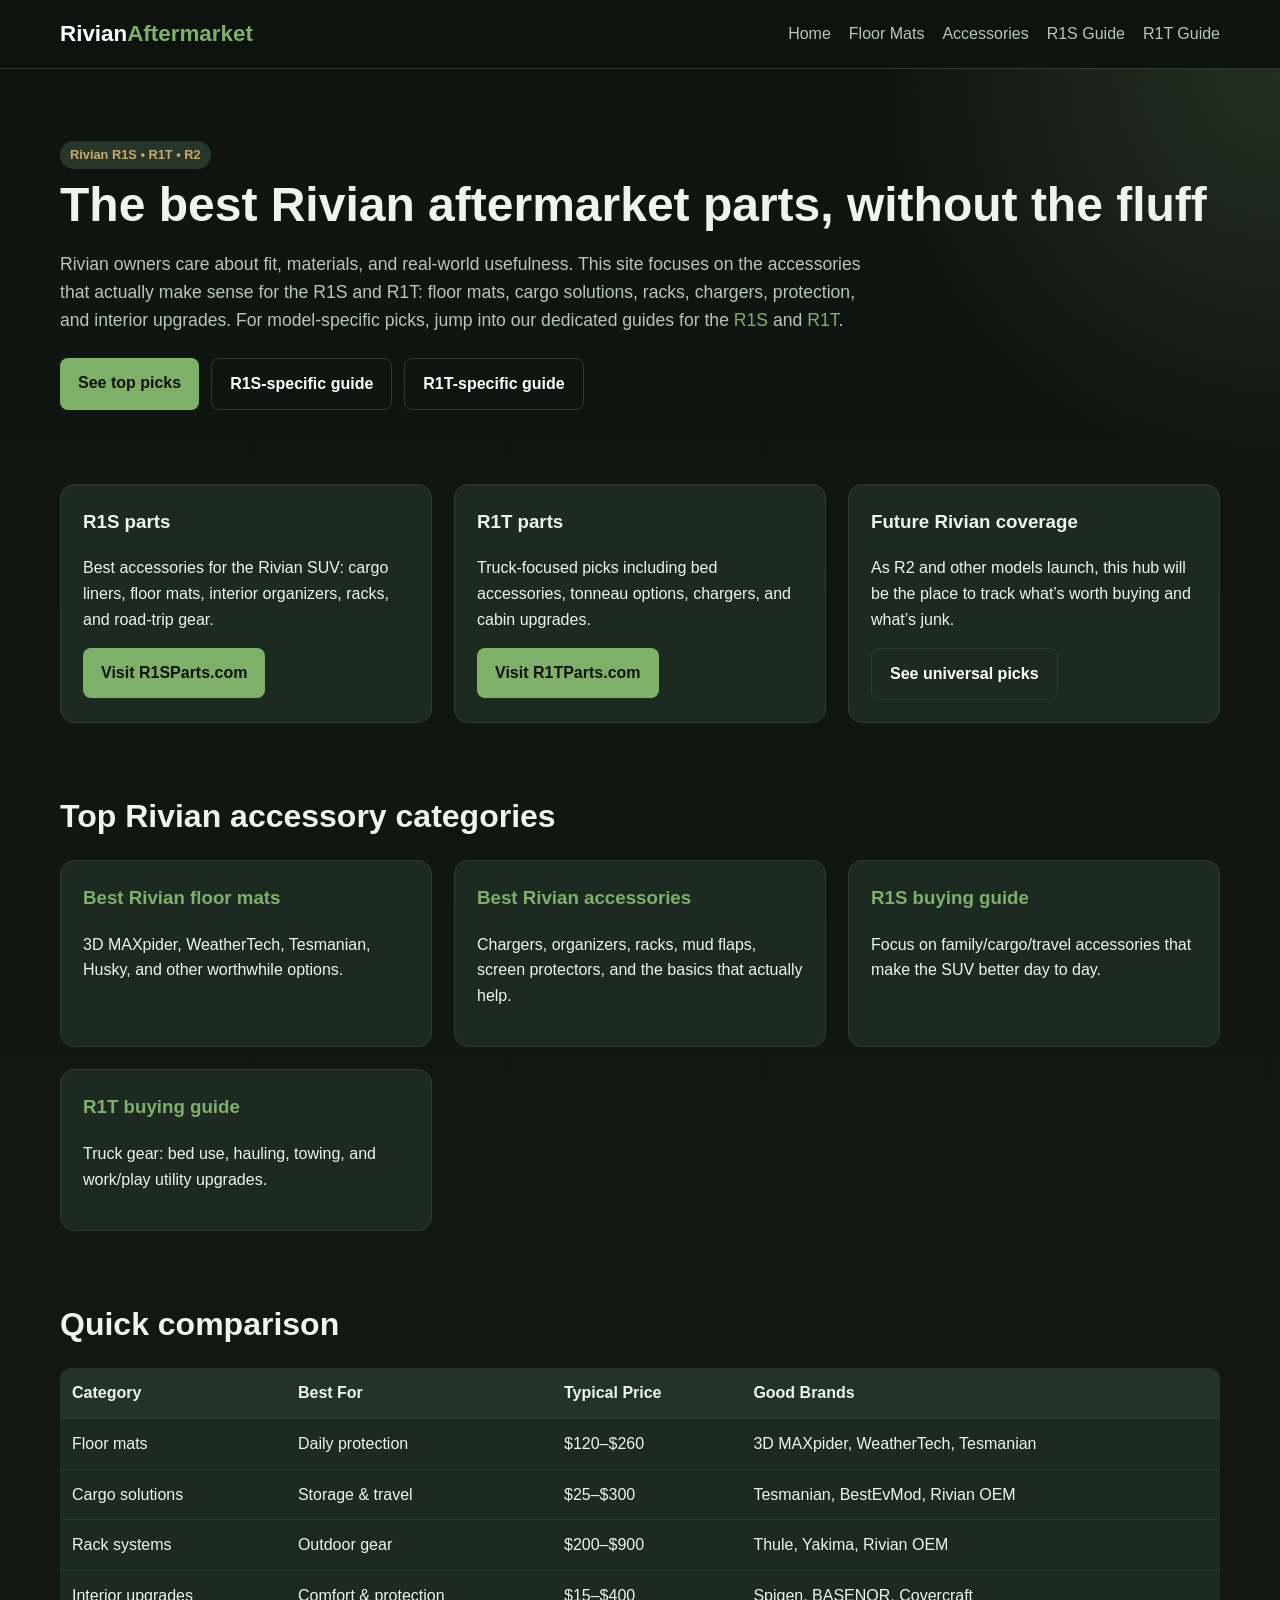
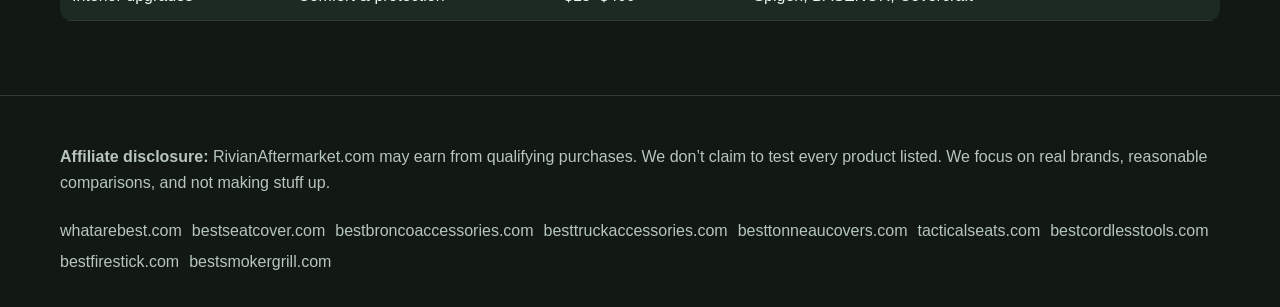
==== index.html @ a82fed2b "Build Rivian aftermarket affiliate hub" ====
<!DOCTYPE html><html lang="en"><head><meta charset="UTF-8"><meta name="viewport" content="width=device-width,initial-scale=1"><title>Rivian Aftermarket Parts & Accessories 2026 | RivianAftermarket.com</title><meta name="description" content="Best Rivian aftermarket parts and accessories for R1S, R1T, and future R2 models. Floor mats, racks, organizers, charging gear, and model-specific guides."><link rel="stylesheet" href="style.css"></head><body>
<nav class="nav"><div class="container"><div class="logo">Rivian<span>Aftermarket</span></div><div class="nav-links"><a href="index.html">Home</a><a href="best-rivian-floor-mats.html">Floor Mats</a><a href="best-rivian-accessories.html">Accessories</a><a href="rivian-r1s-guide.html">R1S Guide</a><a href="rivian-r1t-guide.html">R1T Guide</a></div></div></nav>
<header class="hero"><div class="container"><div class="badge">Rivian R1S • R1T • R2</div><h1>The best Rivian aftermarket parts, without the fluff</h1><p>Rivian owners care about fit, materials, and real-world usefulness. This site focuses on the accessories that actually make sense for the R1S and R1T: floor mats, cargo solutions, racks, chargers, protection, and interior upgrades. For model-specific picks, jump into our dedicated guides for the <a href="https://r1sparts.com">R1S</a> and <a href="https://r1tparts.com">R1T</a>.</p><div class="cta-row"><a class="btn btn-primary" href="#top-picks">See top picks</a><a class="btn btn-secondary" href="https://r1sparts.com">R1S-specific guide</a><a class="btn btn-secondary" href="https://r1tparts.com">R1T-specific guide</a></div></div></header>
<section class="section"><div class="container"><div class="grid"><div class="card"><h3>R1S parts</h3><p>Best accessories for the Rivian SUV: cargo liners, floor mats, interior organizers, racks, and road-trip gear.</p><a class="btn btn-primary" href="https://r1sparts.com">Visit R1SParts.com</a></div><div class="card"><h3>R1T parts</h3><p>Truck-focused picks including bed accessories, tonneau options, chargers, and cabin upgrades.</p><a class="btn btn-primary" href="https://r1tparts.com">Visit R1TParts.com</a></div><div class="card"><h3>Future Rivian coverage</h3><p>As R2 and other models launch, this hub will be the place to track what’s worth buying and what’s junk.</p><a class="btn btn-secondary" href="best-rivian-accessories.html">See universal picks</a></div></div></div></section>
<section class="section" id="top-picks"><div class="container"><h2>Top Rivian accessory categories</h2><div class="grid"><div class="card"><h3><a href="best-rivian-floor-mats.html">Best Rivian floor mats</a></h3><p>3D MAXpider, WeatherTech, Tesmanian, Husky, and other worthwhile options.</p></div><div class="card"><h3><a href="best-rivian-accessories.html">Best Rivian accessories</a></h3><p>Chargers, organizers, racks, mud flaps, screen protectors, and the basics that actually help.</p></div><div class="card"><h3><a href="rivian-r1s-guide.html">R1S buying guide</a></h3><p>Focus on family/cargo/travel accessories that make the SUV better day to day.</p></div><div class="card"><h3><a href="rivian-r1t-guide.html">R1T buying guide</a></h3><p>Truck gear: bed use, hauling, towing, and work/play utility upgrades.</p></div></div></div></section>
<section class="section"><div class="container"><h2>Quick comparison</h2><table class="comparison"><thead><tr><th>Category</th><th>Best For</th><th>Typical Price</th><th>Good Brands</th></tr></thead><tbody><tr><td>Floor mats</td><td>Daily protection</td><td>$120–$260</td><td>3D MAXpider, WeatherTech, Tesmanian</td></tr><tr><td>Cargo solutions</td><td>Storage & travel</td><td>$25–$300</td><td>Tesmanian, BestEvMod, Rivian OEM</td></tr><tr><td>Rack systems</td><td>Outdoor gear</td><td>$200–$900</td><td>Thule, Yakima, Rivian OEM</td></tr><tr><td>Interior upgrades</td><td>Comfort & protection</td><td>$15–$400</td><td>Spigen, BASENOR, Covercraft</td></tr></tbody></table></div></section>
<footer class="footer"><div class="container"><p><strong>Affiliate disclosure:</strong> RivianAftermarket.com may earn from qualifying purchases. We don’t claim to test every product listed. We focus on real brands, reasonable comparisons, and not making stuff up.</p><div class="network"><a href="https://whatarebest.com">whatarebest.com</a><a href="https://bestseatcover.com">bestseatcover.com</a><a href="https://bestbroncoaccessories.com">bestbroncoaccessories.com</a><a href="https://besttruckaccessories.com">besttruckaccessories.com</a><a href="https://besttonneaucovers.com">besttonneaucovers.com</a><a href="https://tacticalseats.com">tacticalseats.com</a><a href="https://bestcordlesstools.com">bestcordlesstools.com</a><a href="https://bestfirestick.com">bestfirestick.com</a><a href="https://bestsmokergrill.com">bestsmokergrill.com</a></div></div></footer></body></html>
---- style.css ----
:root{--bg:#0f1411;--bg2:#17201a;--card:#1d2a22;--text:#eef4ef;--muted:#b7c6ba;--accent:#7fb069;--accent2:#c8a96b;--border:#2d3b31}
*{box-sizing:border-box}body{margin:0;font-family:Arial,sans-serif;background:linear-gradient(180deg,var(--bg),#121914);color:var(--text);line-height:1.6}a{color:var(--accent);text-decoration:none}.container{max-width:1200px;margin:0 auto;padding:0 20px}.nav{position:sticky;top:0;background:rgba(15,20,17,.95);border-bottom:1px solid var(--border);z-index:5}.nav .container{display:flex;justify-content:space-between;align-items:center;padding:16px 20px}.logo{font-weight:800;font-size:1.4rem;color:#fff}.logo span{color:var(--accent)}.nav-links a{margin-left:18px;color:var(--muted)}.hero{padding:72px 0 40px;background:radial-gradient(circle at top right,rgba(127,176,105,.18),transparent 30%)}.hero h1{font-size:3rem;line-height:1.1;margin:0 0 14px}.hero p{max-width:820px;color:var(--muted);font-size:1.1rem}.cta-row{display:flex;gap:12px;flex-wrap:wrap;margin-top:24px}.btn{display:inline-block;padding:12px 18px;border-radius:8px;font-weight:700}.btn-primary{background:var(--accent);color:#101410}.btn-secondary{border:1px solid var(--border);color:#fff}.grid{display:grid;grid-template-columns:repeat(auto-fit,minmax(280px,1fr));gap:22px}.card{background:var(--card);border:1px solid var(--border);border-radius:14px;padding:22px}.card h3{margin-top:0}.section{padding:34px 0}.section h2{font-size:2rem;margin:0 0 18px}.comparison{width:100%;border-collapse:collapse;background:var(--card);border-radius:12px;overflow:hidden}.comparison th,.comparison td{padding:12px;border-bottom:1px solid var(--border);text-align:left}.comparison th{background:#243329}.footer{padding:32px 0;color:var(--muted);border-top:1px solid var(--border);margin-top:40px}.network a{display:inline-block;margin:6px 10px 0 0;color:var(--muted)}.badge{display:inline-block;background:#27362b;color:var(--accent2);padding:4px 10px;border-radius:999px;font-size:.8rem;font-weight:700;margin-bottom:10px}img.heroimg{width:100%;border-radius:14px;border:1px solid var(--border)}@media(max-width:700px){.hero h1{font-size:2.2rem}.nav .container{display:block}.nav-links{margin-top:10px}}
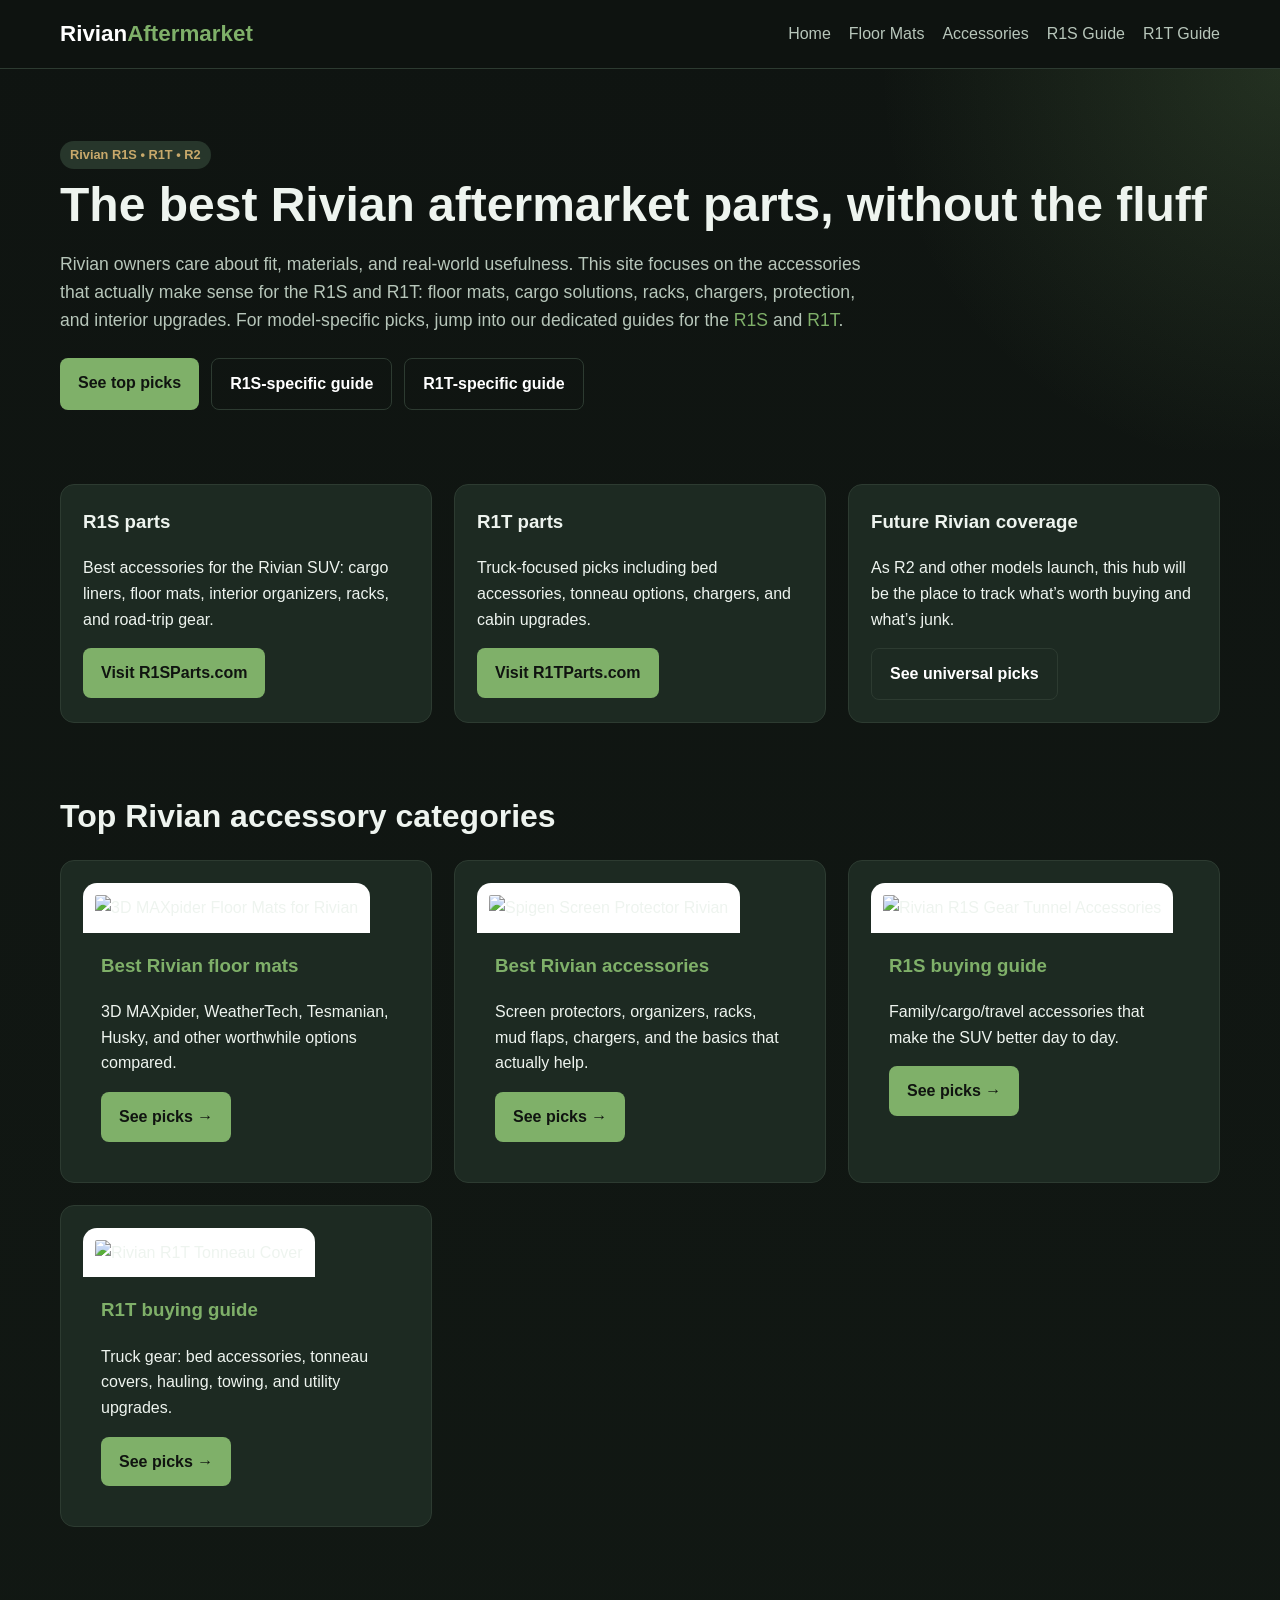
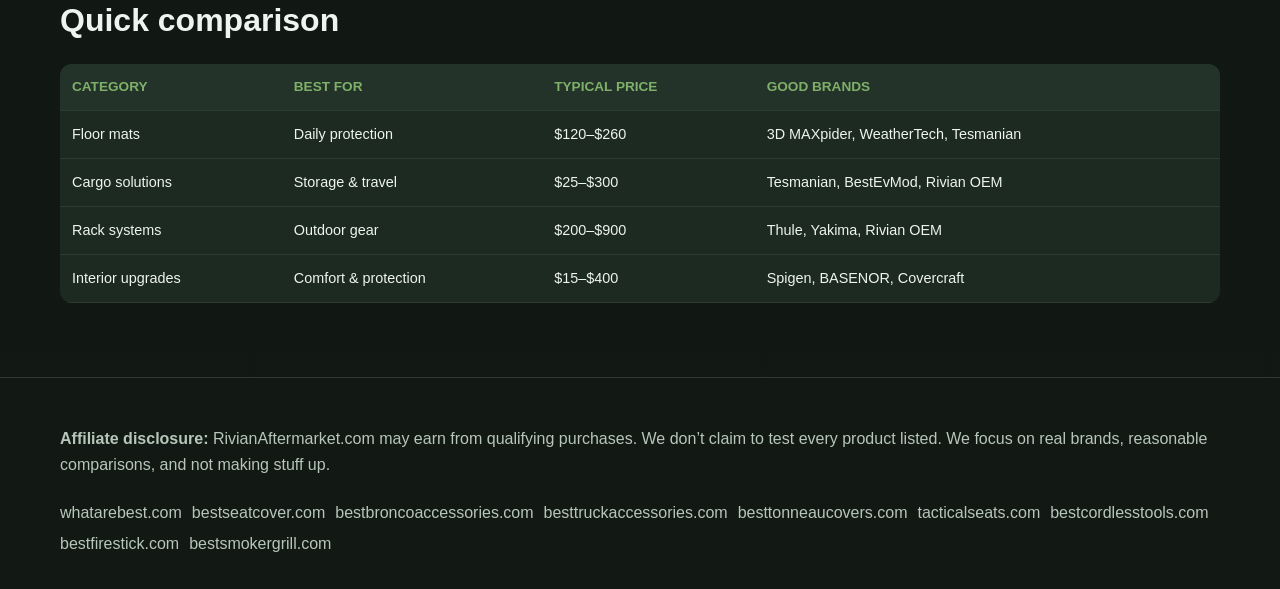
==== commit 11beed11: "Upgrade: add real Amazon CDN product images, rebuild all subpages with full reviews" ====
--- a/index.html
+++ b/index.html
@@ -2,6 +2,11 @@
 <nav class="nav"><div class="container"><div class="logo">Rivian<span>Aftermarket</span></div><div class="nav-links"><a href="index.html">Home</a><a href="best-rivian-floor-mats.html">Floor Mats</a><a href="best-rivian-accessories.html">Accessories</a><a href="rivian-r1s-guide.html">R1S Guide</a><a href="rivian-r1t-guide.html">R1T Guide</a></div></div></nav>
 <header class="hero"><div class="container"><div class="badge">Rivian R1S • R1T • R2</div><h1>The best Rivian aftermarket parts, without the fluff</h1><p>Rivian owners care about fit, materials, and real-world usefulness. This site focuses on the accessories that actually make sense for the R1S and R1T: floor mats, cargo solutions, racks, chargers, protection, and interior upgrades. For model-specific picks, jump into our dedicated guides for the <a href="https://r1sparts.com">R1S</a> and <a href="https://r1tparts.com">R1T</a>.</p><div class="cta-row"><a class="btn btn-primary" href="#top-picks">See top picks</a><a class="btn btn-secondary" href="https://r1sparts.com">R1S-specific guide</a><a class="btn btn-secondary" href="https://r1tparts.com">R1T-specific guide</a></div></div></header>
 <section class="section"><div class="container"><div class="grid"><div class="card"><h3>R1S parts</h3><p>Best accessories for the Rivian SUV: cargo liners, floor mats, interior organizers, racks, and road-trip gear.</p><a class="btn btn-primary" href="https://r1sparts.com">Visit R1SParts.com</a></div><div class="card"><h3>R1T parts</h3><p>Truck-focused picks including bed accessories, tonneau options, chargers, and cabin upgrades.</p><a class="btn btn-primary" href="https://r1tparts.com">Visit R1TParts.com</a></div><div class="card"><h3>Future Rivian coverage</h3><p>As R2 and other models launch, this hub will be the place to track what’s worth buying and what’s junk.</p><a class="btn btn-secondary" href="best-rivian-accessories.html">See universal picks</a></div></div></div></section>
-<section class="section" id="top-picks"><div class="container"><h2>Top Rivian accessory categories</h2><div class="grid"><div class="card"><h3><a href="best-rivian-floor-mats.html">Best Rivian floor mats</a></h3><p>3D MAXpider, WeatherTech, Tesmanian, Husky, and other worthwhile options.</p></div><div class="card"><h3><a href="best-rivian-accessories.html">Best Rivian accessories</a></h3><p>Chargers, organizers, racks, mud flaps, screen protectors, and the basics that actually help.</p></div><div class="card"><h3><a href="rivian-r1s-guide.html">R1S buying guide</a></h3><p>Focus on family/cargo/travel accessories that make the SUV better day to day.</p></div><div class="card"><h3><a href="rivian-r1t-guide.html">R1T buying guide</a></h3><p>Truck gear: bed use, hauling, towing, and work/play utility upgrades.</p></div></div></div></section>
+<section class="section" id="top-picks"><div class="container"><h2>Top Rivian accessory categories</h2><div class="grid">
+<div class="card"><img class="card-img" src="https://m.media-amazon.com/images/I/71c9GKYX37L._AC_SL1500_.jpg" alt="3D MAXpider Floor Mats for Rivian"><div style="padding:18px"><h3><a href="best-rivian-floor-mats.html">Best Rivian floor mats</a></h3><p>3D MAXpider, WeatherTech, Tesmanian, Husky, and other worthwhile options compared.</p><a class="btn btn-primary" href="best-rivian-floor-mats.html">See picks →</a></div></div>
+<div class="card"><img class="card-img" src="https://m.media-amazon.com/images/I/61MqTzaa9bL._AC_SL1500_.jpg" alt="Spigen Screen Protector Rivian"><div style="padding:18px"><h3><a href="best-rivian-accessories.html">Best Rivian accessories</a></h3><p>Screen protectors, organizers, racks, mud flaps, chargers, and the basics that actually help.</p><a class="btn btn-primary" href="best-rivian-accessories.html">See picks →</a></div></div>
+<div class="card"><img class="card-img" src="https://m.media-amazon.com/images/I/71R1qR3xl1L._AC_SL1500_.jpg" alt="Rivian R1S Gear Tunnel Accessories"><div style="padding:18px"><h3><a href="rivian-r1s-guide.html">R1S buying guide</a></h3><p>Family/cargo/travel accessories that make the SUV better day to day.</p><a class="btn btn-primary" href="rivian-r1s-guide.html">See picks →</a></div></div>
+<div class="card"><img class="card-img" src="https://m.media-amazon.com/images/I/71sQpTnZ7zL._AC_SL1500_.jpg" alt="Rivian R1T Tonneau Cover"><div style="padding:18px"><h3><a href="rivian-r1t-guide.html">R1T buying guide</a></h3><p>Truck gear: bed accessories, tonneau covers, hauling, towing, and utility upgrades.</p><a class="btn btn-primary" href="rivian-r1t-guide.html">See picks →</a></div></div>
+</div></div></section>
 <section class="section"><div class="container"><h2>Quick comparison</h2><table class="comparison"><thead><tr><th>Category</th><th>Best For</th><th>Typical Price</th><th>Good Brands</th></tr></thead><tbody><tr><td>Floor mats</td><td>Daily protection</td><td>$120–$260</td><td>3D MAXpider, WeatherTech, Tesmanian</td></tr><tr><td>Cargo solutions</td><td>Storage & travel</td><td>$25–$300</td><td>Tesmanian, BestEvMod, Rivian OEM</td></tr><tr><td>Rack systems</td><td>Outdoor gear</td><td>$200–$900</td><td>Thule, Yakima, Rivian OEM</td></tr><tr><td>Interior upgrades</td><td>Comfort & protection</td><td>$15–$400</td><td>Spigen, BASENOR, Covercraft</td></tr></tbody></table></div></section>
 <footer class="footer"><div class="container"><p><strong>Affiliate disclosure:</strong> RivianAftermarket.com may earn from qualifying purchases. We don’t claim to test every product listed. We focus on real brands, reasonable comparisons, and not making stuff up.</p><div class="network"><a href="https://whatarebest.com">whatarebest.com</a><a href="https://bestseatcover.com">bestseatcover.com</a><a href="https://bestbroncoaccessories.com">bestbroncoaccessories.com</a><a href="https://besttruckaccessories.com">besttruckaccessories.com</a><a href="https://besttonneaucovers.com">besttonneaucovers.com</a><a href="https://tacticalseats.com">tacticalseats.com</a><a href="https://bestcordlesstools.com">bestcordlesstools.com</a><a href="https://bestfirestick.com">bestfirestick.com</a><a href="https://bestsmokergrill.com">bestsmokergrill.com</a></div></div></footer></body></html>
--- a/style.css
+++ b/style.css
@@ -1,2 +1,24 @@
 :root{--bg:#0f1411;--bg2:#17201a;--card:#1d2a22;--text:#eef4ef;--muted:#b7c6ba;--accent:#7fb069;--accent2:#c8a96b;--border:#2d3b31}
-*{box-sizing:border-box}body{margin:0;font-family:Arial,sans-serif;background:linear-gradient(180deg,var(--bg),#121914);color:var(--text);line-height:1.6}a{color:var(--accent);text-decoration:none}.container{max-width:1200px;margin:0 auto;padding:0 20px}.nav{position:sticky;top:0;background:rgba(15,20,17,.95);border-bottom:1px solid var(--border);z-index:5}.nav .container{display:flex;justify-content:space-between;align-items:center;padding:16px 20px}.logo{font-weight:800;font-size:1.4rem;color:#fff}.logo span{color:var(--accent)}.nav-links a{margin-left:18px;color:var(--muted)}.hero{padding:72px 0 40px;background:radial-gradient(circle at top right,rgba(127,176,105,.18),transparent 30%)}.hero h1{font-size:3rem;line-height:1.1;margin:0 0 14px}.hero p{max-width:820px;color:var(--muted);font-size:1.1rem}.cta-row{display:flex;gap:12px;flex-wrap:wrap;margin-top:24px}.btn{display:inline-block;padding:12px 18px;border-radius:8px;font-weight:700}.btn-primary{background:var(--accent);color:#101410}.btn-secondary{border:1px solid var(--border);color:#fff}.grid{display:grid;grid-template-columns:repeat(auto-fit,minmax(280px,1fr));gap:22px}.card{background:var(--card);border:1px solid var(--border);border-radius:14px;padding:22px}.card h3{margin-top:0}.section{padding:34px 0}.section h2{font-size:2rem;margin:0 0 18px}.comparison{width:100%;border-collapse:collapse;background:var(--card);border-radius:12px;overflow:hidden}.comparison th,.comparison td{padding:12px;border-bottom:1px solid var(--border);text-align:left}.comparison th{background:#243329}.footer{padding:32px 0;color:var(--muted);border-top:1px solid var(--border);margin-top:40px}.network a{display:inline-block;margin:6px 10px 0 0;color:var(--muted)}.badge{display:inline-block;background:#27362b;color:var(--accent2);padding:4px 10px;border-radius:999px;font-size:.8rem;font-weight:700;margin-bottom:10px}img.heroimg{width:100%;border-radius:14px;border:1px solid var(--border)}@media(max-width:700px){.hero h1{font-size:2.2rem}.nav .container{display:block}.nav-links{margin-top:10px}}
+*{box-sizing:border-box}body{margin:0;font-family:Arial,sans-serif;background:linear-gradient(180deg,var(--bg),#121914);color:var(--text);line-height:1.6}a{color:var(--accent);text-decoration:none}.container{max-width:1200px;margin:0 auto;padding:0 20px}.nav{position:sticky;top:0;background:rgba(15,20,17,.95);border-bottom:1px solid var(--border);z-index:5}.nav .container{display:flex;justify-content:space-between;align-items:center;padding:16px 20px}.logo{font-weight:800;font-size:1.4rem;color:#fff}.logo span{color:var(--accent)}.nav-links a{margin-left:18px;color:var(--muted)}.hero{padding:72px 0 40px;background:radial-gradient(circle at top right,rgba(127,176,105,.18),transparent 30%)}.hero h1{font-size:3rem;line-height:1.1;margin:0 0 14px}.hero p{max-width:820px;color:var(--muted);font-size:1.1rem}.cta-row{display:flex;gap:12px;flex-wrap:wrap;margin-top:24px}.btn{display:inline-block;padding:12px 18px;border-radius:8px;font-weight:700}.btn-primary{background:var(--accent);color:#101410}.btn-secondary{border:1px solid var(--border);color:#fff}.grid{display:grid;grid-template-columns:repeat(auto-fit,minmax(280px,1fr));gap:22px}.card{background:var(--card);border:1px solid var(--border);border-radius:14px;padding:22px}.card h3{margin-top:0}.section{padding:34px 0}.section h2{font-size:2rem;margin:0 0 18px}.comparison{width:100%;border-collapse:collapse;background:var(--card);border-radius:12px;overflow:hidden}.comparison th,.comparison td{padding:12px;border-bottom:1px solid var(--border);text-align:left}.comparison th{background:#243329}.footer{padding:32px 0;color:var(--muted);border-top:1px solid var(--border);margin-top:40px}.network a{display:inline-block;margin:6px 10px 0 0;color:var(--muted)}.badge{display:inline-block;background:#27362b;color:var(--accent2);padding:4px 10px;border-radius:999px;font-size:.8rem;font-weight:700;margin-bottom:10px}img.heroimg{width:100%;border-radius:14px;border:1px solid var(--border)}
+.card-img{width:100%;height:220px;object-fit:contain;background:#fff;padding:12px;border-radius:14px 14px 0 0}
+.card .brand{color:var(--accent);font-size:.85rem;font-weight:600;margin-bottom:8px}
+.card .price{font-size:1.1rem;font-weight:700;color:var(--accent2);margin-bottom:14px}
+.btn-amazon{display:inline-block;background:var(--accent2);color:#000;font-weight:700;padding:10px 22px;border-radius:8px;font-size:.9rem;transition:background .2s}
+.btn-amazon:hover{background:#b89a5a;text-decoration:none}
+.btn-outline{display:inline-block;border:1px solid var(--accent);color:var(--accent);font-weight:600;padding:9px 20px;border-radius:8px;font-size:.9rem;margin-left:8px;transition:background .2s}
+.btn-outline:hover{background:var(--accent);color:#000;text-decoration:none}
+.review-card{background:var(--card);border:1px solid var(--border);border-radius:14px;padding:28px;margin-bottom:28px}
+.review-card h3{font-size:1.3rem;color:#fff;margin-top:0}
+.review-card .pros-cons{display:grid;grid-template-columns:1fr 1fr;gap:20px;margin:16px 0}
+.review-card .pros h4{color:var(--accent)}
+.review-card .cons h4{color:#fc8181}
+.review-card ul{padding-left:18px;margin-top:6px}
+.review-card li{font-size:.9rem;color:var(--muted);margin-bottom:4px}
+.review-card .product-img{float:right;margin:0 0 12px 20px;max-width:180px}
+.review-card .product-img img{width:100%;border-radius:8px}
+.table-wrap{overflow-x:auto;margin-top:20px}
+table{width:100%;border-collapse:collapse;background:var(--card);border-radius:12px;overflow:hidden}
+th{background:#243329;color:var(--accent);font-size:.85rem;text-transform:uppercase;padding:14px 16px;text-align:left}
+td{padding:12px 16px;border-top:1px solid var(--border);font-size:.9rem;color:var(--text)}
+tr:hover td{background:#243329}
+.subtitle{color:var(--muted);margin-bottom:24px}@media(max-width:700px){.hero h1{font-size:2.2rem}.nav .container{display:block}.nav-links{margin-top:10px}}
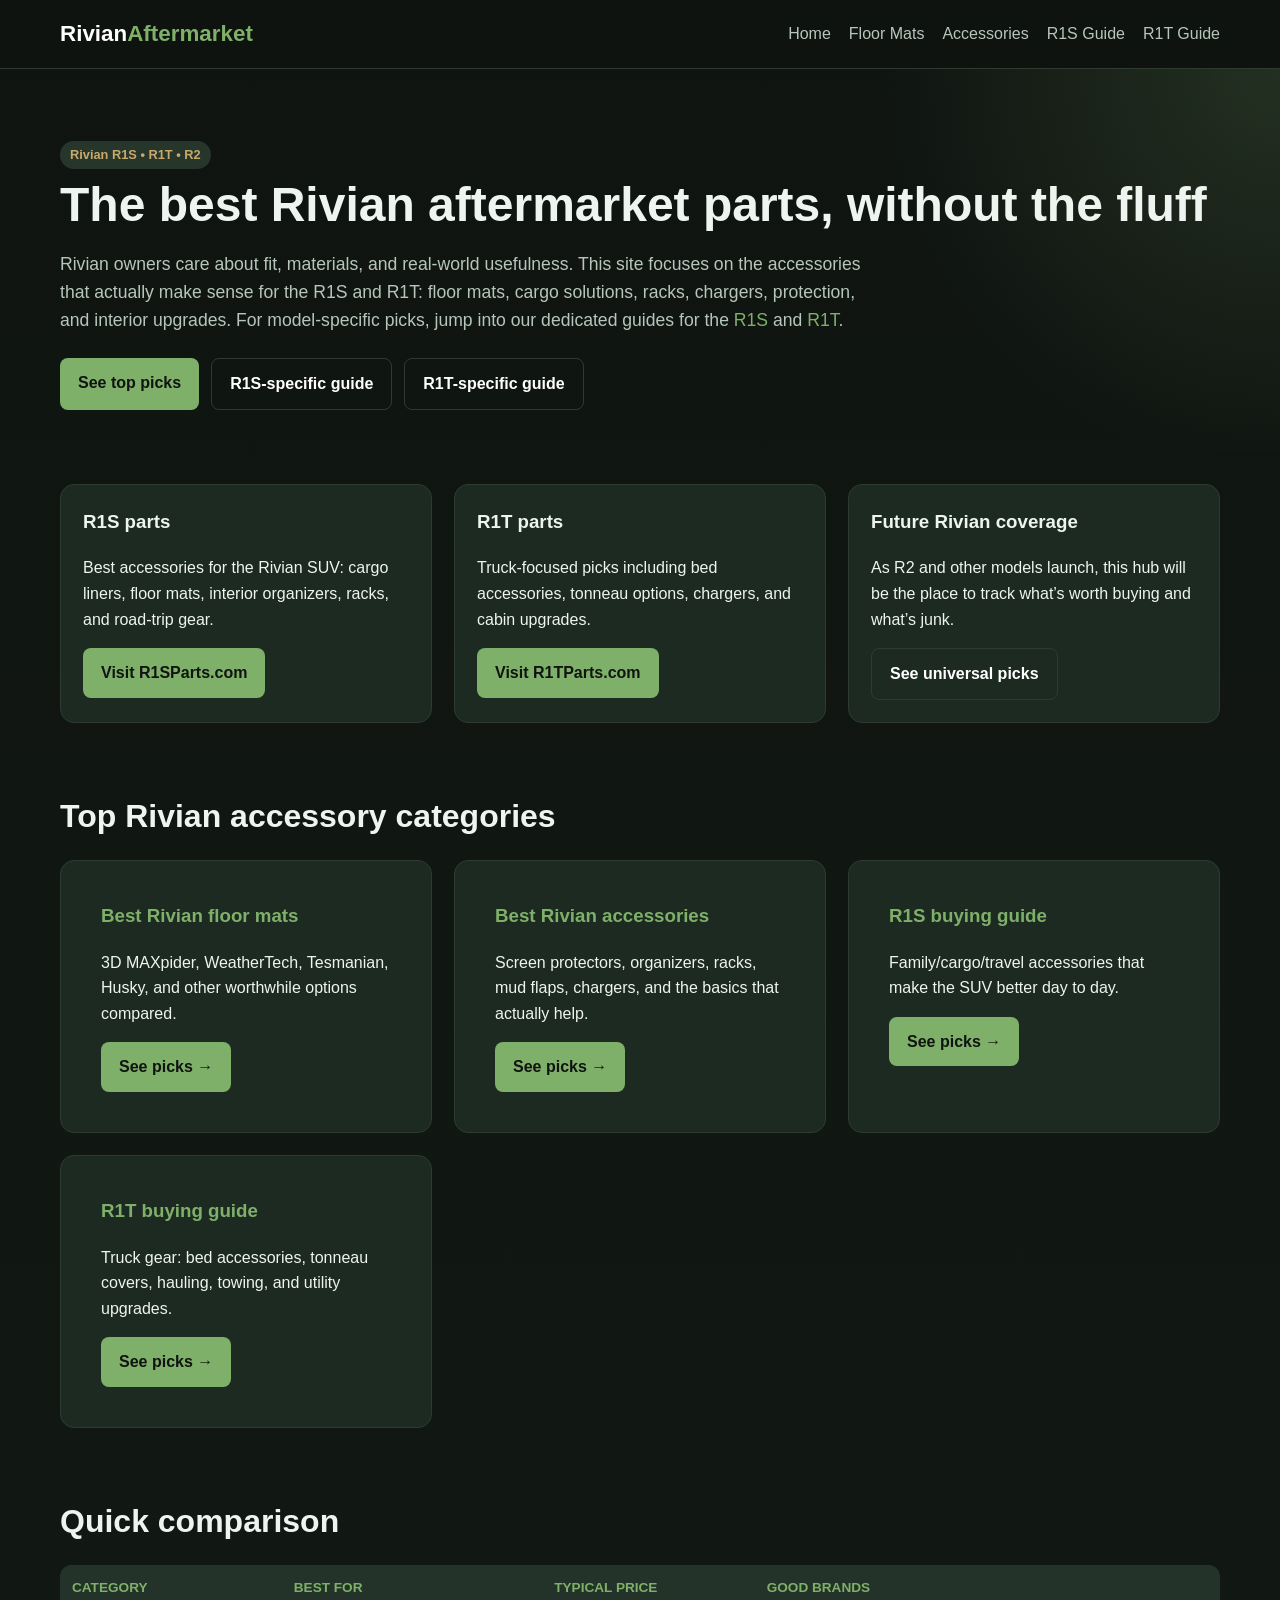
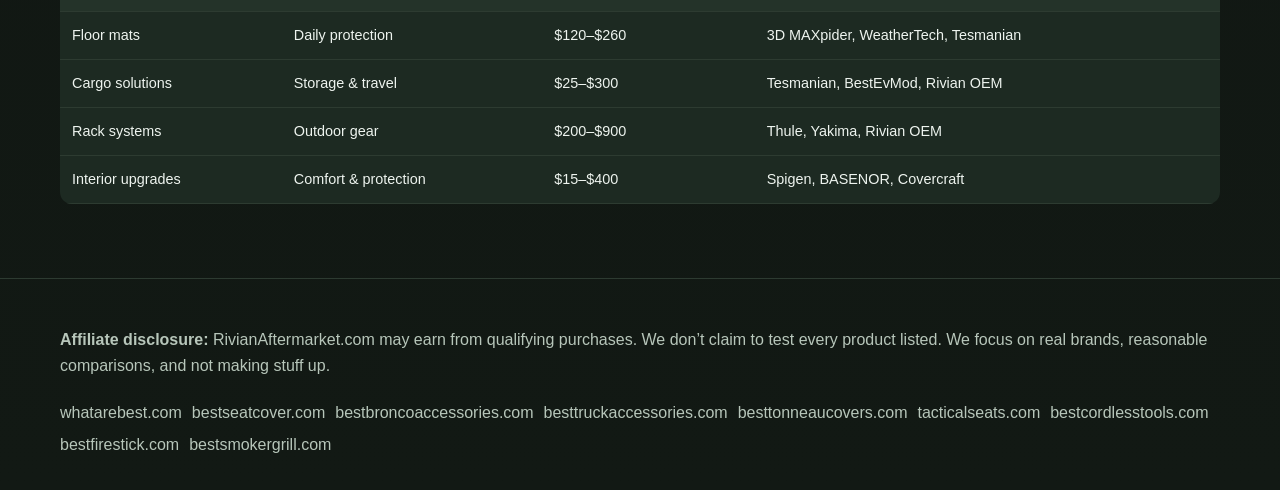
==== commit 97057ccf: "Dead-image cleanup: strip 404 Amazon image refs + clean empty wrappers; index re-image where verifie" ====
--- a/index.html
+++ b/index.html
@@ -1,12 +1,14 @@
-<!DOCTYPE html><html lang="en"><head><meta charset="UTF-8"><meta name="viewport" content="width=device-width,initial-scale=1"><title>Rivian Aftermarket Parts & Accessories 2026 | RivianAftermarket.com</title><meta name="description" content="Best Rivian aftermarket parts and accessories for R1S, R1T, and future R2 models. Floor mats, racks, organizers, charging gear, and model-specific guides."><link rel="stylesheet" href="style.css"></head><body>
+<!DOCTYPE html><html lang="en"><head>
+<meta name="robots" content="index,follow"><meta charset="UTF-8">
+<link rel="canonical" href="https://rivianaftermarket.com/"><meta name="viewport" content="width=device-width,initial-scale=1"><title>Rivian Aftermarket Parts & Accessories 2026 | RivianAftermarket.com</title><meta name="description" content="Best Rivian aftermarket parts and accessories for R1S, R1T, and future R2 models. Floor mats, racks, organizers, charging gear, and model-specific guides."><link rel="stylesheet" href="style.css"></head><body>
 <nav class="nav"><div class="container"><div class="logo">Rivian<span>Aftermarket</span></div><div class="nav-links"><a href="index.html">Home</a><a href="best-rivian-floor-mats.html">Floor Mats</a><a href="best-rivian-accessories.html">Accessories</a><a href="rivian-r1s-guide.html">R1S Guide</a><a href="rivian-r1t-guide.html">R1T Guide</a></div></div></nav>
 <header class="hero"><div class="container"><div class="badge">Rivian R1S • R1T • R2</div><h1>The best Rivian aftermarket parts, without the fluff</h1><p>Rivian owners care about fit, materials, and real-world usefulness. This site focuses on the accessories that actually make sense for the R1S and R1T: floor mats, cargo solutions, racks, chargers, protection, and interior upgrades. For model-specific picks, jump into our dedicated guides for the <a href="https://r1sparts.com">R1S</a> and <a href="https://r1tparts.com">R1T</a>.</p><div class="cta-row"><a class="btn btn-primary" href="#top-picks">See top picks</a><a class="btn btn-secondary" href="https://r1sparts.com">R1S-specific guide</a><a class="btn btn-secondary" href="https://r1tparts.com">R1T-specific guide</a></div></div></header>
 <section class="section"><div class="container"><div class="grid"><div class="card"><h3>R1S parts</h3><p>Best accessories for the Rivian SUV: cargo liners, floor mats, interior organizers, racks, and road-trip gear.</p><a class="btn btn-primary" href="https://r1sparts.com">Visit R1SParts.com</a></div><div class="card"><h3>R1T parts</h3><p>Truck-focused picks including bed accessories, tonneau options, chargers, and cabin upgrades.</p><a class="btn btn-primary" href="https://r1tparts.com">Visit R1TParts.com</a></div><div class="card"><h3>Future Rivian coverage</h3><p>As R2 and other models launch, this hub will be the place to track what’s worth buying and what’s junk.</p><a class="btn btn-secondary" href="best-rivian-accessories.html">See universal picks</a></div></div></div></section>
 <section class="section" id="top-picks"><div class="container"><h2>Top Rivian accessory categories</h2><div class="grid">
-<div class="card"><img class="card-img" src="https://m.media-amazon.com/images/I/71c9GKYX37L._AC_SL1500_.jpg" alt="3D MAXpider Floor Mats for Rivian"><div style="padding:18px"><h3><a href="best-rivian-floor-mats.html">Best Rivian floor mats</a></h3><p>3D MAXpider, WeatherTech, Tesmanian, Husky, and other worthwhile options compared.</p><a class="btn btn-primary" href="best-rivian-floor-mats.html">See picks →</a></div></div>
-<div class="card"><img class="card-img" src="https://m.media-amazon.com/images/I/61MqTzaa9bL._AC_SL1500_.jpg" alt="Spigen Screen Protector Rivian"><div style="padding:18px"><h3><a href="best-rivian-accessories.html">Best Rivian accessories</a></h3><p>Screen protectors, organizers, racks, mud flaps, chargers, and the basics that actually help.</p><a class="btn btn-primary" href="best-rivian-accessories.html">See picks →</a></div></div>
-<div class="card"><img class="card-img" src="https://m.media-amazon.com/images/I/71R1qR3xl1L._AC_SL1500_.jpg" alt="Rivian R1S Gear Tunnel Accessories"><div style="padding:18px"><h3><a href="rivian-r1s-guide.html">R1S buying guide</a></h3><p>Family/cargo/travel accessories that make the SUV better day to day.</p><a class="btn btn-primary" href="rivian-r1s-guide.html">See picks →</a></div></div>
-<div class="card"><img class="card-img" src="https://m.media-amazon.com/images/I/71sQpTnZ7zL._AC_SL1500_.jpg" alt="Rivian R1T Tonneau Cover"><div style="padding:18px"><h3><a href="rivian-r1t-guide.html">R1T buying guide</a></h3><p>Truck gear: bed accessories, tonneau covers, hauling, towing, and utility upgrades.</p><a class="btn btn-primary" href="rivian-r1t-guide.html">See picks →</a></div></div>
+<div class="card"><div style="padding:18px"><h3><a href="best-rivian-floor-mats.html">Best Rivian floor mats</a></h3><p>3D MAXpider, WeatherTech, Tesmanian, Husky, and other worthwhile options compared.</p><a class="btn btn-primary" href="best-rivian-floor-mats.html">See picks →</a></div></div>
+<div class="card"><div style="padding:18px"><h3><a href="best-rivian-accessories.html">Best Rivian accessories</a></h3><p>Screen protectors, organizers, racks, mud flaps, chargers, and the basics that actually help.</p><a class="btn btn-primary" href="best-rivian-accessories.html">See picks →</a></div></div>
+<div class="card"><div style="padding:18px"><h3><a href="rivian-r1s-guide.html">R1S buying guide</a></h3><p>Family/cargo/travel accessories that make the SUV better day to day.</p><a class="btn btn-primary" href="rivian-r1s-guide.html">See picks →</a></div></div>
+<div class="card"><div style="padding:18px"><h3><a href="rivian-r1t-guide.html">R1T buying guide</a></h3><p>Truck gear: bed accessories, tonneau covers, hauling, towing, and utility upgrades.</p><a class="btn btn-primary" href="rivian-r1t-guide.html">See picks →</a></div></div>
 </div></div></section>
 <section class="section"><div class="container"><h2>Quick comparison</h2><table class="comparison"><thead><tr><th>Category</th><th>Best For</th><th>Typical Price</th><th>Good Brands</th></tr></thead><tbody><tr><td>Floor mats</td><td>Daily protection</td><td>$120–$260</td><td>3D MAXpider, WeatherTech, Tesmanian</td></tr><tr><td>Cargo solutions</td><td>Storage & travel</td><td>$25–$300</td><td>Tesmanian, BestEvMod, Rivian OEM</td></tr><tr><td>Rack systems</td><td>Outdoor gear</td><td>$200–$900</td><td>Thule, Yakima, Rivian OEM</td></tr><tr><td>Interior upgrades</td><td>Comfort & protection</td><td>$15–$400</td><td>Spigen, BASENOR, Covercraft</td></tr></tbody></table></div></section>
 <footer class="footer"><div class="container"><p><strong>Affiliate disclosure:</strong> RivianAftermarket.com may earn from qualifying purchases. We don’t claim to test every product listed. We focus on real brands, reasonable comparisons, and not making stuff up.</p><div class="network"><a href="https://whatarebest.com">whatarebest.com</a><a href="https://bestseatcover.com">bestseatcover.com</a><a href="https://bestbroncoaccessories.com">bestbroncoaccessories.com</a><a href="https://besttruckaccessories.com">besttruckaccessories.com</a><a href="https://besttonneaucovers.com">besttonneaucovers.com</a><a href="https://tacticalseats.com">tacticalseats.com</a><a href="https://bestcordlesstools.com">bestcordlesstools.com</a><a href="https://bestfirestick.com">bestfirestick.com</a><a href="https://bestsmokergrill.com">bestsmokergrill.com</a></div></div></footer></body></html>
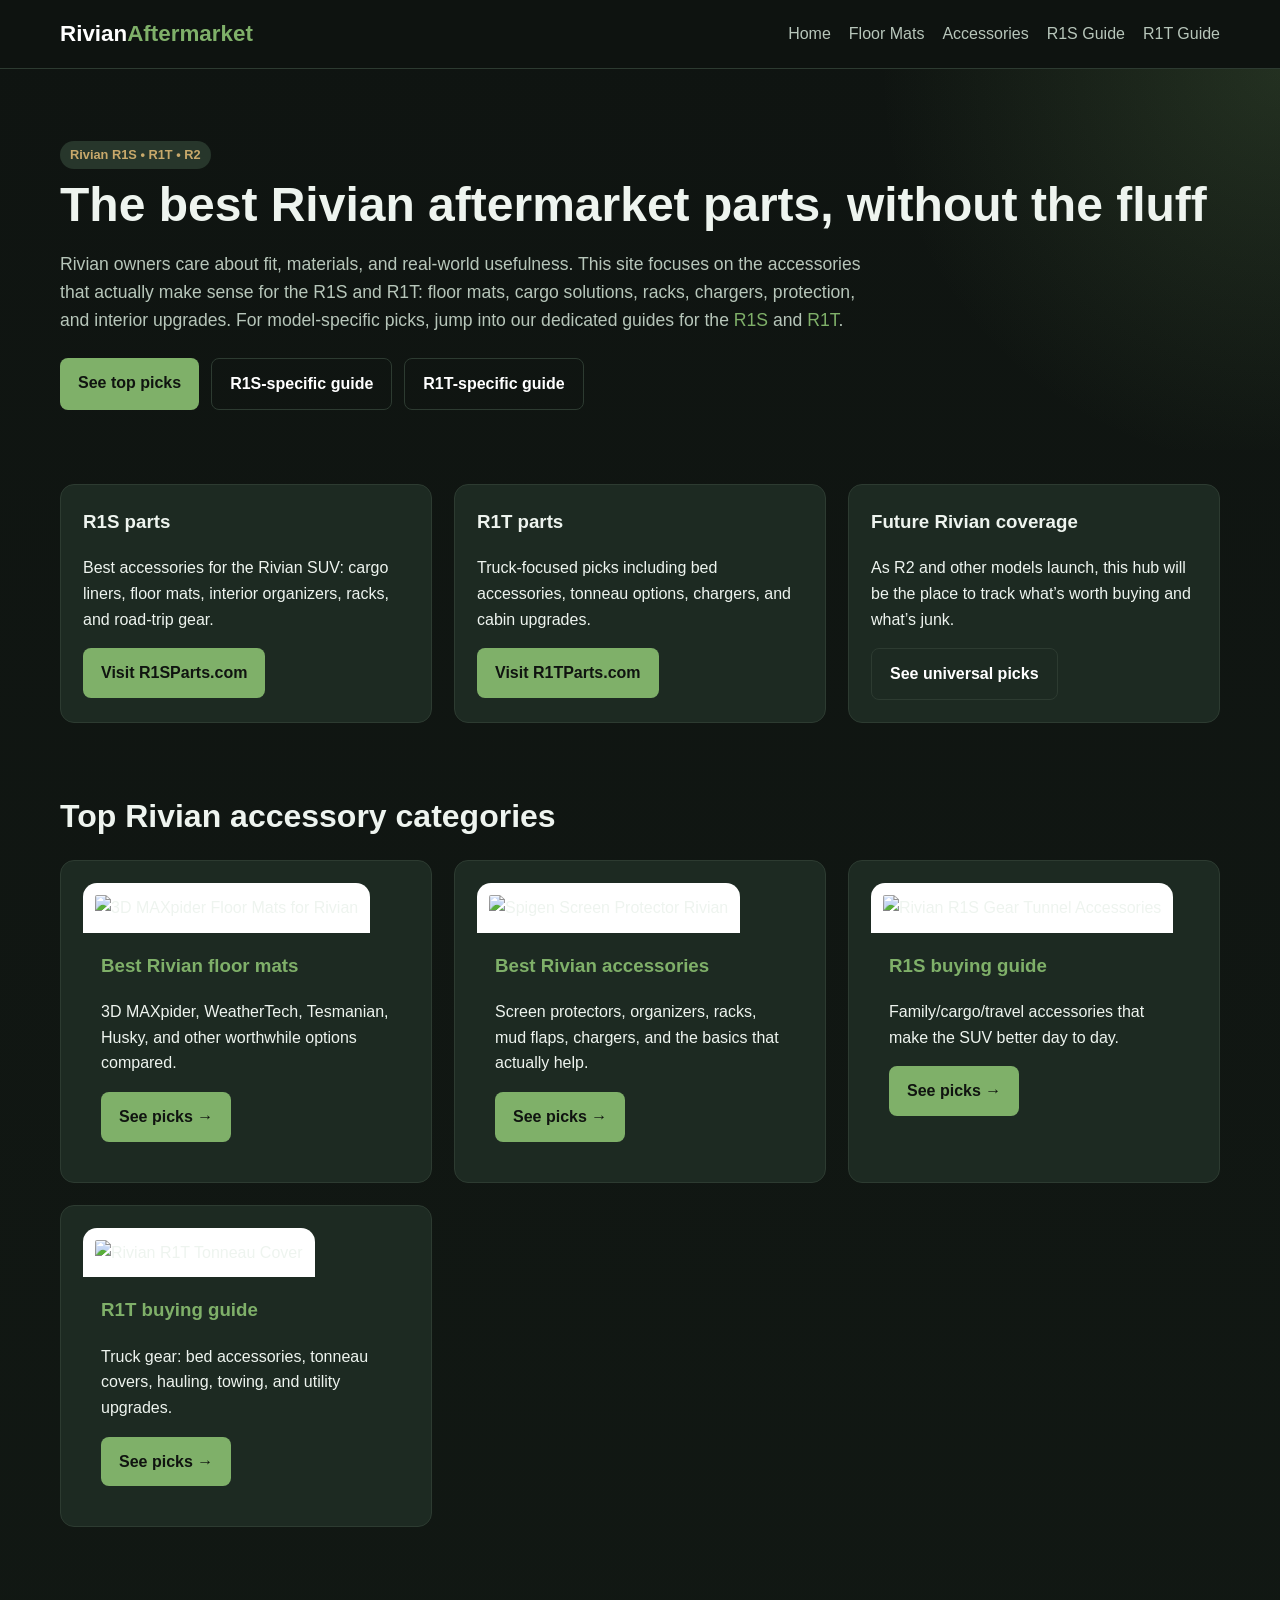
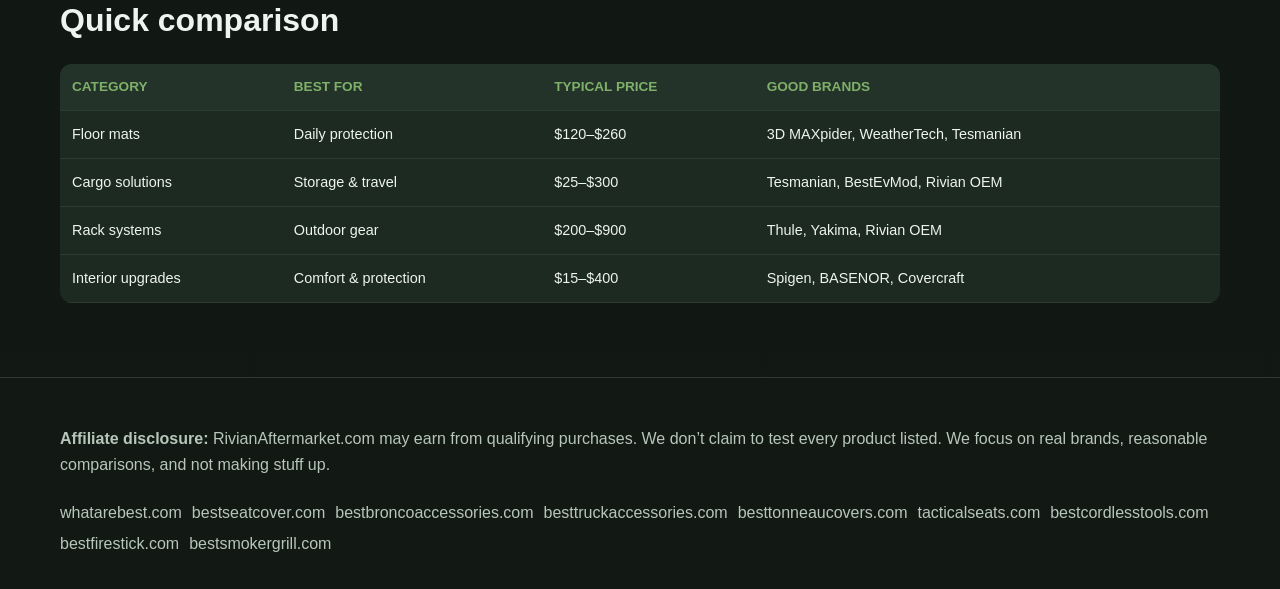
==== commit 7d2c692b: "SEO autofix: add missing canonical/meta-description/robots tags" ====
--- a/index.html
+++ b/index.html
@@ -5,10 +5,10 @@
 <header class="hero"><div class="container"><div class="badge">Rivian R1S • R1T • R2</div><h1>The best Rivian aftermarket parts, without the fluff</h1><p>Rivian owners care about fit, materials, and real-world usefulness. This site focuses on the accessories that actually make sense for the R1S and R1T: floor mats, cargo solutions, racks, chargers, protection, and interior upgrades. For model-specific picks, jump into our dedicated guides for the <a href="https://r1sparts.com">R1S</a> and <a href="https://r1tparts.com">R1T</a>.</p><div class="cta-row"><a class="btn btn-primary" href="#top-picks">See top picks</a><a class="btn btn-secondary" href="https://r1sparts.com">R1S-specific guide</a><a class="btn btn-secondary" href="https://r1tparts.com">R1T-specific guide</a></div></div></header>
 <section class="section"><div class="container"><div class="grid"><div class="card"><h3>R1S parts</h3><p>Best accessories for the Rivian SUV: cargo liners, floor mats, interior organizers, racks, and road-trip gear.</p><a class="btn btn-primary" href="https://r1sparts.com">Visit R1SParts.com</a></div><div class="card"><h3>R1T parts</h3><p>Truck-focused picks including bed accessories, tonneau options, chargers, and cabin upgrades.</p><a class="btn btn-primary" href="https://r1tparts.com">Visit R1TParts.com</a></div><div class="card"><h3>Future Rivian coverage</h3><p>As R2 and other models launch, this hub will be the place to track what’s worth buying and what’s junk.</p><a class="btn btn-secondary" href="best-rivian-accessories.html">See universal picks</a></div></div></div></section>
 <section class="section" id="top-picks"><div class="container"><h2>Top Rivian accessory categories</h2><div class="grid">
-<div class="card"><div style="padding:18px"><h3><a href="best-rivian-floor-mats.html">Best Rivian floor mats</a></h3><p>3D MAXpider, WeatherTech, Tesmanian, Husky, and other worthwhile options compared.</p><a class="btn btn-primary" href="best-rivian-floor-mats.html">See picks →</a></div></div>
-<div class="card"><div style="padding:18px"><h3><a href="best-rivian-accessories.html">Best Rivian accessories</a></h3><p>Screen protectors, organizers, racks, mud flaps, chargers, and the basics that actually help.</p><a class="btn btn-primary" href="best-rivian-accessories.html">See picks →</a></div></div>
-<div class="card"><div style="padding:18px"><h3><a href="rivian-r1s-guide.html">R1S buying guide</a></h3><p>Family/cargo/travel accessories that make the SUV better day to day.</p><a class="btn btn-primary" href="rivian-r1s-guide.html">See picks →</a></div></div>
-<div class="card"><div style="padding:18px"><h3><a href="rivian-r1t-guide.html">R1T buying guide</a></h3><p>Truck gear: bed accessories, tonneau covers, hauling, towing, and utility upgrades.</p><a class="btn btn-primary" href="rivian-r1t-guide.html">See picks →</a></div></div>
+<div class="card"><img class="card-img" src="https://m.media-amazon.com/images/I/71c9GKYX37L._AC_SL1500_.jpg" alt="3D MAXpider Floor Mats for Rivian"><div style="padding:18px"><h3><a href="best-rivian-floor-mats.html">Best Rivian floor mats</a></h3><p>3D MAXpider, WeatherTech, Tesmanian, Husky, and other worthwhile options compared.</p><a class="btn btn-primary" href="best-rivian-floor-mats.html">See picks →</a></div></div>
+<div class="card"><img class="card-img" src="https://m.media-amazon.com/images/I/61MqTzaa9bL._AC_SL1500_.jpg" alt="Spigen Screen Protector Rivian"><div style="padding:18px"><h3><a href="best-rivian-accessories.html">Best Rivian accessories</a></h3><p>Screen protectors, organizers, racks, mud flaps, chargers, and the basics that actually help.</p><a class="btn btn-primary" href="best-rivian-accessories.html">See picks →</a></div></div>
+<div class="card"><img class="card-img" src="https://m.media-amazon.com/images/I/71R1qR3xl1L._AC_SL1500_.jpg" alt="Rivian R1S Gear Tunnel Accessories"><div style="padding:18px"><h3><a href="rivian-r1s-guide.html">R1S buying guide</a></h3><p>Family/cargo/travel accessories that make the SUV better day to day.</p><a class="btn btn-primary" href="rivian-r1s-guide.html">See picks →</a></div></div>
+<div class="card"><img class="card-img" src="https://m.media-amazon.com/images/I/71sQpTnZ7zL._AC_SL1500_.jpg" alt="Rivian R1T Tonneau Cover"><div style="padding:18px"><h3><a href="rivian-r1t-guide.html">R1T buying guide</a></h3><p>Truck gear: bed accessories, tonneau covers, hauling, towing, and utility upgrades.</p><a class="btn btn-primary" href="rivian-r1t-guide.html">See picks →</a></div></div>
 </div></div></section>
 <section class="section"><div class="container"><h2>Quick comparison</h2><table class="comparison"><thead><tr><th>Category</th><th>Best For</th><th>Typical Price</th><th>Good Brands</th></tr></thead><tbody><tr><td>Floor mats</td><td>Daily protection</td><td>$120–$260</td><td>3D MAXpider, WeatherTech, Tesmanian</td></tr><tr><td>Cargo solutions</td><td>Storage & travel</td><td>$25–$300</td><td>Tesmanian, BestEvMod, Rivian OEM</td></tr><tr><td>Rack systems</td><td>Outdoor gear</td><td>$200–$900</td><td>Thule, Yakima, Rivian OEM</td></tr><tr><td>Interior upgrades</td><td>Comfort & protection</td><td>$15–$400</td><td>Spigen, BASENOR, Covercraft</td></tr></tbody></table></div></section>
 <footer class="footer"><div class="container"><p><strong>Affiliate disclosure:</strong> RivianAftermarket.com may earn from qualifying purchases. We don’t claim to test every product listed. We focus on real brands, reasonable comparisons, and not making stuff up.</p><div class="network"><a href="https://whatarebest.com">whatarebest.com</a><a href="https://bestseatcover.com">bestseatcover.com</a><a href="https://bestbroncoaccessories.com">bestbroncoaccessories.com</a><a href="https://besttruckaccessories.com">besttruckaccessories.com</a><a href="https://besttonneaucovers.com">besttonneaucovers.com</a><a href="https://tacticalseats.com">tacticalseats.com</a><a href="https://bestcordlesstools.com">bestcordlesstools.com</a><a href="https://bestfirestick.com">bestfirestick.com</a><a href="https://bestsmokergrill.com">bestsmokergrill.com</a></div></div></footer></body></html>
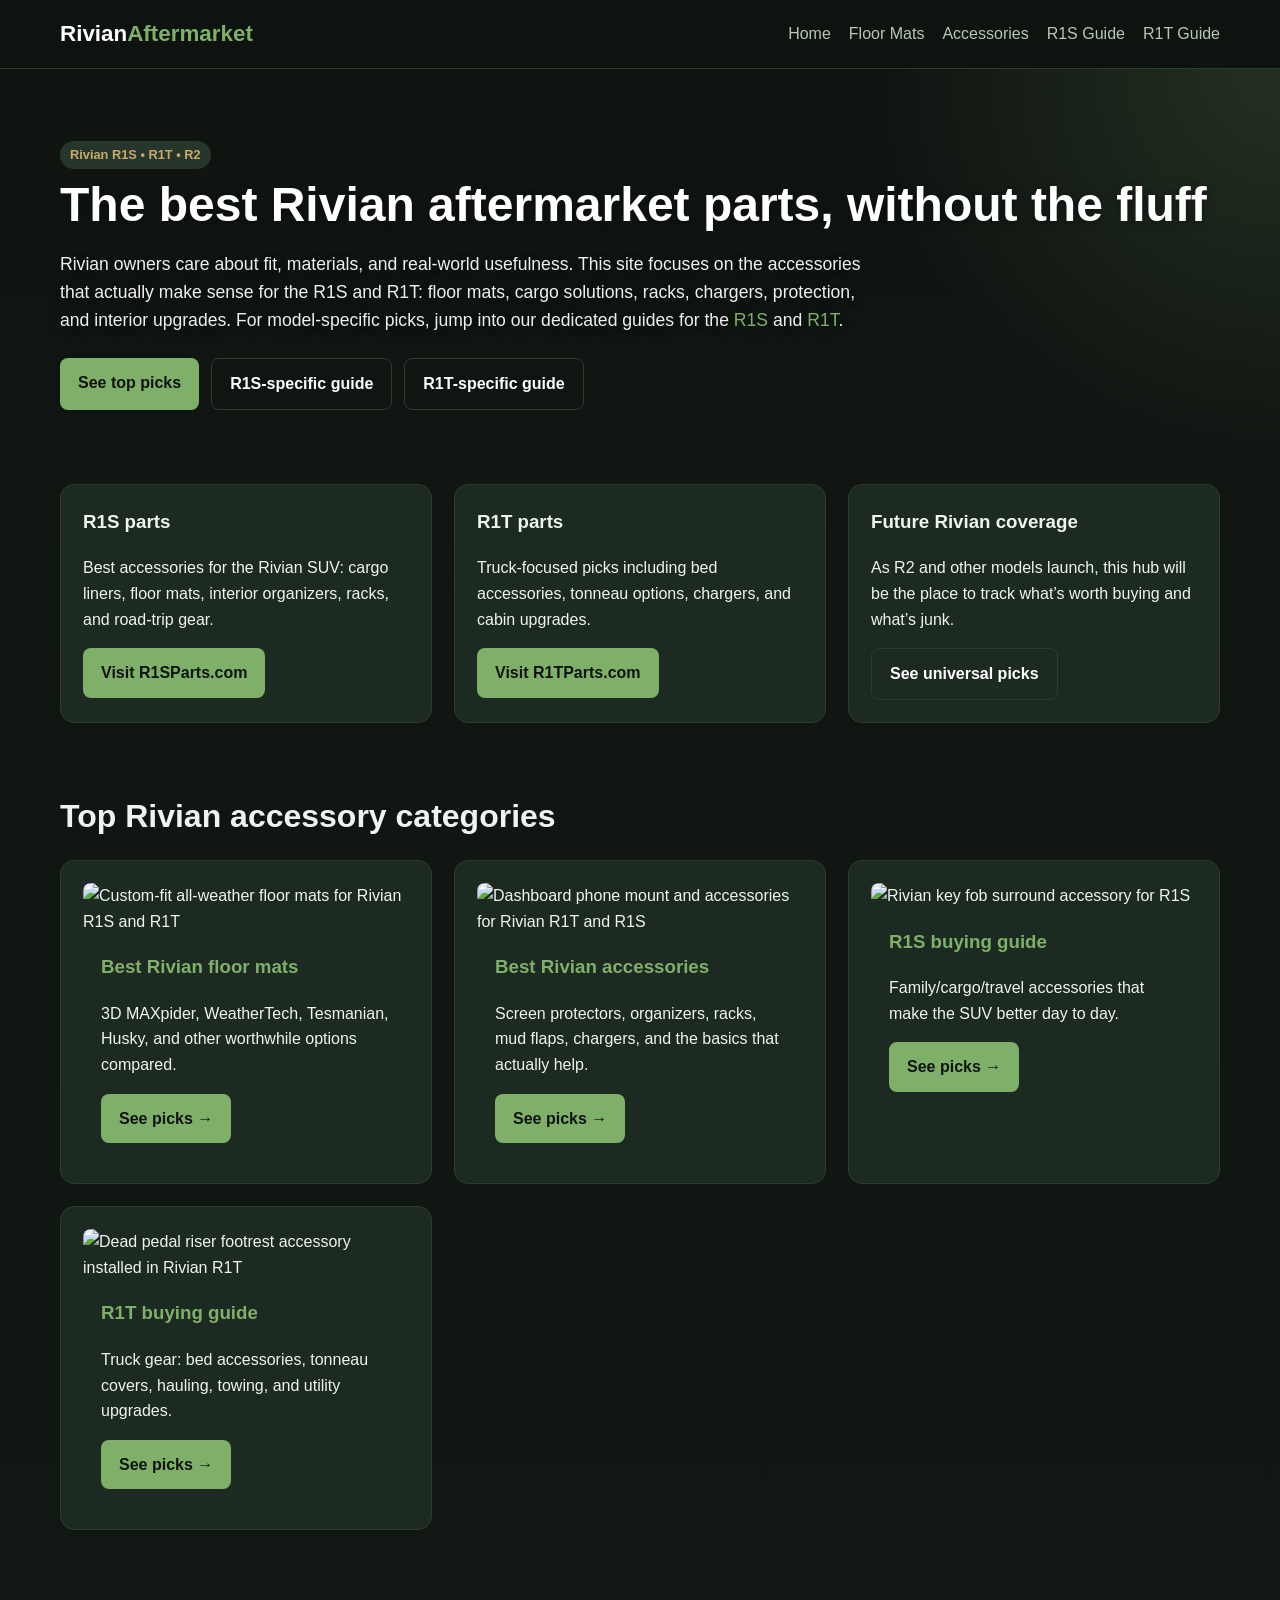
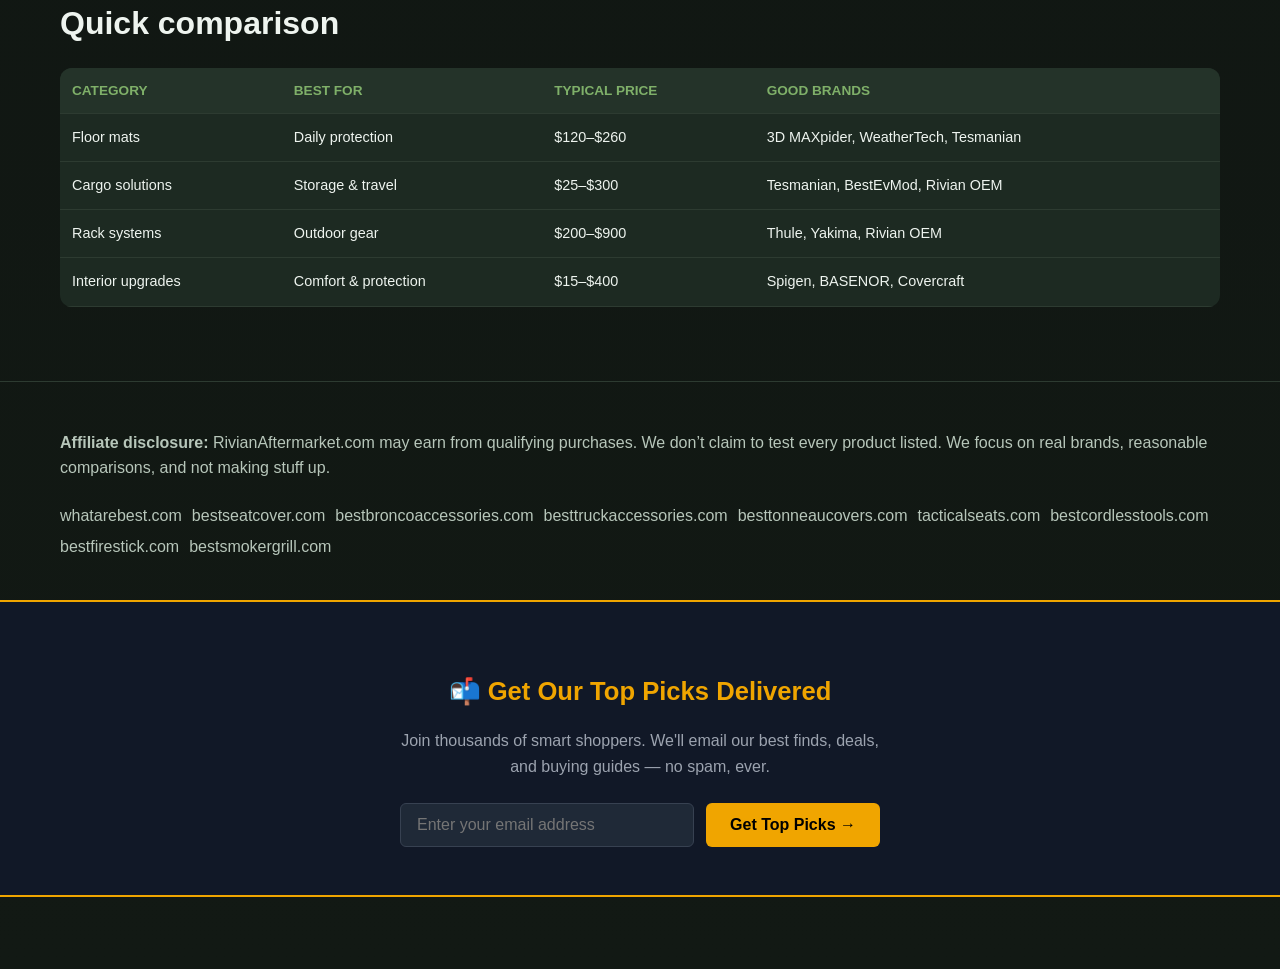
==== commit e2dd86b8: "Add email capture form" ====
--- a/index.html
+++ b/index.html
@@ -1,14 +1,42 @@
 <!DOCTYPE html><html lang="en"><head>
 <meta name="robots" content="index,follow"><meta charset="UTF-8">
-<link rel="canonical" href="https://rivianaftermarket.com/"><meta name="viewport" content="width=device-width,initial-scale=1"><title>Rivian Aftermarket Parts & Accessories 2026 | RivianAftermarket.com</title><meta name="description" content="Best Rivian aftermarket parts and accessories for R1S, R1T, and future R2 models. Floor mats, racks, organizers, charging gear, and model-specific guides."><link rel="stylesheet" href="style.css"></head><body>
+<link rel="canonical" href="https://rivianaftermarket.com/"><meta name="viewport" content="width=device-width,initial-scale=1"><title>Rivian Aftermarket Parts & Accessories 2026 | RivianAftermarket.com</title><meta name="description" content="Best Rivian aftermarket parts and accessories for R1S, R1T, and future R2 models. Floor mats, racks, organizers, charging gear, and model-specific guides."><link rel="stylesheet" href="style.css"><style>
+/* ===== EMAIL CAPTURE ===== */
+.email-capture { background: #111827; border-top: 2px solid #f0a500; border-bottom: 2px solid #f0a500; padding: 48px 24px; text-align: center; margin: 40px 0; }
+.email-capture h2 { color: #f0a500; font-size: 1.6em; margin-bottom: 12px; }
+.email-capture p { color: #9ca3af; margin-bottom: 24px; max-width: 500px; margin-left: auto; margin-right: auto; }
+.capture-form { display: flex; gap: 12px; justify-content: center; flex-wrap: wrap; max-width: 480px; margin: 0 auto; }
+.capture-form input[type="email"] { flex: 1; min-width: 220px; padding: 12px 16px; border-radius: 6px; border: 1px solid #374151; background: #1f2937; color: #e0e0e0; font-size: 1em; }
+.capture-form button { background: #f0a500; color: #000; font-weight: 700; padding: 12px 24px; border: none; border-radius: 6px; cursor: pointer; font-size: 1em; white-space: nowrap; }
+.capture-form button:hover { background: #e09400; }
+/* ========================= */
+</style>
+</head><body>
 <nav class="nav"><div class="container"><div class="logo">Rivian<span>Aftermarket</span></div><div class="nav-links"><a href="index.html">Home</a><a href="best-rivian-floor-mats.html">Floor Mats</a><a href="best-rivian-accessories.html">Accessories</a><a href="rivian-r1s-guide.html">R1S Guide</a><a href="rivian-r1t-guide.html">R1T Guide</a></div></div></nav>
 <header class="hero"><div class="container"><div class="badge">Rivian R1S • R1T • R2</div><h1>The best Rivian aftermarket parts, without the fluff</h1><p>Rivian owners care about fit, materials, and real-world usefulness. This site focuses on the accessories that actually make sense for the R1S and R1T: floor mats, cargo solutions, racks, chargers, protection, and interior upgrades. For model-specific picks, jump into our dedicated guides for the <a href="https://r1sparts.com">R1S</a> and <a href="https://r1tparts.com">R1T</a>.</p><div class="cta-row"><a class="btn btn-primary" href="#top-picks">See top picks</a><a class="btn btn-secondary" href="https://r1sparts.com">R1S-specific guide</a><a class="btn btn-secondary" href="https://r1tparts.com">R1T-specific guide</a></div></div></header>
 <section class="section"><div class="container"><div class="grid"><div class="card"><h3>R1S parts</h3><p>Best accessories for the Rivian SUV: cargo liners, floor mats, interior organizers, racks, and road-trip gear.</p><a class="btn btn-primary" href="https://r1sparts.com">Visit R1SParts.com</a></div><div class="card"><h3>R1T parts</h3><p>Truck-focused picks including bed accessories, tonneau options, chargers, and cabin upgrades.</p><a class="btn btn-primary" href="https://r1tparts.com">Visit R1TParts.com</a></div><div class="card"><h3>Future Rivian coverage</h3><p>As R2 and other models launch, this hub will be the place to track what’s worth buying and what’s junk.</p><a class="btn btn-secondary" href="best-rivian-accessories.html">See universal picks</a></div></div></div></section>
 <section class="section" id="top-picks"><div class="container"><h2>Top Rivian accessory categories</h2><div class="grid">
-<div class="card"><img class="card-img" src="https://m.media-amazon.com/images/I/71c9GKYX37L._AC_SL1500_.jpg" alt="3D MAXpider Floor Mats for Rivian"><div style="padding:18px"><h3><a href="best-rivian-floor-mats.html">Best Rivian floor mats</a></h3><p>3D MAXpider, WeatherTech, Tesmanian, Husky, and other worthwhile options compared.</p><a class="btn btn-primary" href="best-rivian-floor-mats.html">See picks →</a></div></div>
-<div class="card"><img class="card-img" src="https://m.media-amazon.com/images/I/61MqTzaa9bL._AC_SL1500_.jpg" alt="Spigen Screen Protector Rivian"><div style="padding:18px"><h3><a href="best-rivian-accessories.html">Best Rivian accessories</a></h3><p>Screen protectors, organizers, racks, mud flaps, chargers, and the basics that actually help.</p><a class="btn btn-primary" href="best-rivian-accessories.html">See picks →</a></div></div>
-<div class="card"><img class="card-img" src="https://m.media-amazon.com/images/I/71R1qR3xl1L._AC_SL1500_.jpg" alt="Rivian R1S Gear Tunnel Accessories"><div style="padding:18px"><h3><a href="rivian-r1s-guide.html">R1S buying guide</a></h3><p>Family/cargo/travel accessories that make the SUV better day to day.</p><a class="btn btn-primary" href="rivian-r1s-guide.html">See picks →</a></div></div>
-<div class="card"><img class="card-img" src="https://m.media-amazon.com/images/I/71sQpTnZ7zL._AC_SL1500_.jpg" alt="Rivian R1T Tonneau Cover"><div style="padding:18px"><h3><a href="rivian-r1t-guide.html">R1T buying guide</a></h3><p>Truck gear: bed accessories, tonneau covers, hauling, towing, and utility upgrades.</p><a class="btn btn-primary" href="rivian-r1t-guide.html">See picks →</a></div></div>
+<div class="card"><img src="images/tuxmat-rivian-r1s-floor-mats.jpg" alt="Custom-fit all-weather floor mats for Rivian R1S and R1T" loading="lazy" width="600" height="600" style="width:100%;height:auto;border-radius:8px 8px 0 0;object-fit:cover"><div style="padding:18px"><h3><a href="best-rivian-floor-mats.html">Best Rivian floor mats</a></h3><p>3D MAXpider, WeatherTech, Tesmanian, Husky, and other worthwhile options compared.</p><a class="btn btn-primary" href="best-rivian-floor-mats.html">See picks →</a></div></div>
+<div class="card"><img src="images/rivian-r1t-phone-mount.jpg" alt="Dashboard phone mount and accessories for Rivian R1T and R1S" loading="lazy" width="600" height="600" style="width:100%;height:auto;border-radius:8px 8px 0 0;object-fit:cover"><div style="padding:18px"><h3><a href="best-rivian-accessories.html">Best Rivian accessories</a></h3><p>Screen protectors, organizers, racks, mud flaps, chargers, and the basics that actually help.</p><a class="btn btn-primary" href="best-rivian-accessories.html">See picks →</a></div></div>
+<div class="card"><img src="images/rivian-r1t-key-fob-surround.jpg" alt="Rivian key fob surround accessory for R1S" loading="lazy" width="600" height="600" style="width:100%;height:auto;border-radius:8px 8px 0 0;object-fit:cover"><div style="padding:18px"><h3><a href="rivian-r1s-guide.html">R1S buying guide</a></h3><p>Family/cargo/travel accessories that make the SUV better day to day.</p><a class="btn btn-primary" href="rivian-r1s-guide.html">See picks →</a></div></div>
+<div class="card"><img src="images/rivian-r1t-dead-pedal-riser.jpg" alt="Dead pedal riser footrest accessory installed in Rivian R1T" loading="lazy" width="600" height="600" style="width:100%;height:auto;border-radius:8px 8px 0 0;object-fit:cover"><div style="padding:18px"><h3><a href="rivian-r1t-guide.html">R1T buying guide</a></h3><p>Truck gear: bed accessories, tonneau covers, hauling, towing, and utility upgrades.</p><a class="btn btn-primary" href="rivian-r1t-guide.html">See picks →</a></div></div>
 </div></div></section>
 <section class="section"><div class="container"><h2>Quick comparison</h2><table class="comparison"><thead><tr><th>Category</th><th>Best For</th><th>Typical Price</th><th>Good Brands</th></tr></thead><tbody><tr><td>Floor mats</td><td>Daily protection</td><td>$120–$260</td><td>3D MAXpider, WeatherTech, Tesmanian</td></tr><tr><td>Cargo solutions</td><td>Storage & travel</td><td>$25–$300</td><td>Tesmanian, BestEvMod, Rivian OEM</td></tr><tr><td>Rack systems</td><td>Outdoor gear</td><td>$200–$900</td><td>Thule, Yakima, Rivian OEM</td></tr><tr><td>Interior upgrades</td><td>Comfort & protection</td><td>$15–$400</td><td>Spigen, BASENOR, Covercraft</td></tr></tbody></table></div></section>
-<footer class="footer"><div class="container"><p><strong>Affiliate disclosure:</strong> RivianAftermarket.com may earn from qualifying purchases. We don’t claim to test every product listed. We focus on real brands, reasonable comparisons, and not making stuff up.</p><div class="network"><a href="https://whatarebest.com">whatarebest.com</a><a href="https://bestseatcover.com">bestseatcover.com</a><a href="https://bestbroncoaccessories.com">bestbroncoaccessories.com</a><a href="https://besttruckaccessories.com">besttruckaccessories.com</a><a href="https://besttonneaucovers.com">besttonneaucovers.com</a><a href="https://tacticalseats.com">tacticalseats.com</a><a href="https://bestcordlesstools.com">bestcordlesstools.com</a><a href="https://bestfirestick.com">bestfirestick.com</a><a href="https://bestsmokergrill.com">bestsmokergrill.com</a></div></div></footer></body></html>
+<footer class="footer"><div class="container"><p><strong>Affiliate disclosure:</strong> RivianAftermarket.com may earn from qualifying purchases. We don’t claim to test every product listed. We focus on real brands, reasonable comparisons, and not making stuff up.</p><div class="network"><a href="https://whatarebest.com">whatarebest.com</a><a href="https://bestseatcover.com">bestseatcover.com</a><a href="https://bestbroncoaccessories.com">bestbroncoaccessories.com</a><a href="https://besttruckaccessories.com">besttruckaccessories.com</a><a href="https://besttonneaucovers.com">besttonneaucovers.com</a><a href="https://tacticalseats.com">tacticalseats.com</a><a href="https://bestcordlesstools.com">bestcordlesstools.com</a><a href="https://bestfirestick.com">bestfirestick.com</a><a href="https://bestsmokergrill.com">bestsmokergrill.com</a></div></div>
+<!-- EMAIL CAPTURE -->
+<section class="email-capture">
+  <div class="container">
+    <h2>📬 Get Our Top Picks Delivered</h2>
+    <p>Join thousands of smart shoppers. We'll email our best finds, deals, and buying guides — no spam, ever.</p>
+    <form class="capture-form" action="https://api.web3forms.com/submit" method="POST">
+      <input type="hidden" name="access_key" value="2a6ef7e0-b23f-4b0b-a2e4-5ca5b6a3e9d7">
+      <input type="hidden" name="subject" value="New Subscriber — rivianaftermarket.com">
+      <input type="hidden" name="redirect" value="https://rivianaftermarket.com/thanks.html">
+      <input type="email" name="email" placeholder="Enter your email address" required>
+      <button type="submit">Get Top Picks →</button>
+    </form>
+  </div>
+</section>
+<!-- END EMAIL CAPTURE -->
+
+</footer></body></html>
--- a/style.css
+++ b/style.css
@@ -1,5 +1,5 @@
 :root{--bg:#0f1411;--bg2:#17201a;--card:#1d2a22;--text:#eef4ef;--muted:#b7c6ba;--accent:#7fb069;--accent2:#c8a96b;--border:#2d3b31}
-*{box-sizing:border-box}body{margin:0;font-family:Arial,sans-serif;background:linear-gradient(180deg,var(--bg),#121914);color:var(--text);line-height:1.6}a{color:var(--accent);text-decoration:none}.container{max-width:1200px;margin:0 auto;padding:0 20px}.nav{position:sticky;top:0;background:rgba(15,20,17,.95);border-bottom:1px solid var(--border);z-index:5}.nav .container{display:flex;justify-content:space-between;align-items:center;padding:16px 20px}.logo{font-weight:800;font-size:1.4rem;color:#fff}.logo span{color:var(--accent)}.nav-links a{margin-left:18px;color:var(--muted)}.hero{padding:72px 0 40px;background:radial-gradient(circle at top right,rgba(127,176,105,.18),transparent 30%)}.hero h1{font-size:3rem;line-height:1.1;margin:0 0 14px}.hero p{max-width:820px;color:var(--muted);font-size:1.1rem}.cta-row{display:flex;gap:12px;flex-wrap:wrap;margin-top:24px}.btn{display:inline-block;padding:12px 18px;border-radius:8px;font-weight:700}.btn-primary{background:var(--accent);color:#101410}.btn-secondary{border:1px solid var(--border);color:#fff}.grid{display:grid;grid-template-columns:repeat(auto-fit,minmax(280px,1fr));gap:22px}.card{background:var(--card);border:1px solid var(--border);border-radius:14px;padding:22px}.card h3{margin-top:0}.section{padding:34px 0}.section h2{font-size:2rem;margin:0 0 18px}.comparison{width:100%;border-collapse:collapse;background:var(--card);border-radius:12px;overflow:hidden}.comparison th,.comparison td{padding:12px;border-bottom:1px solid var(--border);text-align:left}.comparison th{background:#243329}.footer{padding:32px 0;color:var(--muted);border-top:1px solid var(--border);margin-top:40px}.network a{display:inline-block;margin:6px 10px 0 0;color:var(--muted)}.badge{display:inline-block;background:#27362b;color:var(--accent2);padding:4px 10px;border-radius:999px;font-size:.8rem;font-weight:700;margin-bottom:10px}img.heroimg{width:100%;border-radius:14px;border:1px solid var(--border)}
+*{box-sizing:border-box}body{margin:0;font-family:Arial,sans-serif;background:linear-gradient(180deg,var(--bg),#121914);color:var(--text);line-height:1.6}a{color:var(--accent);text-decoration:none}.container{max-width:1200px;margin:0 auto;padding:0 20px}.nav{position:sticky;top:0;background:rgba(15,20,17,.95);border-bottom:1px solid var(--border);z-index:5}.nav .container{display:flex;justify-content:space-between;align-items:center;padding:16px 20px}.logo{font-weight:800;font-size:1.4rem;color:#fff}.logo span{color:var(--accent)}.nav-links a{margin-left:18px;color:var(--muted)}.hero{padding:72px 0 40px;background:radial-gradient(circle at top right,rgba(127,176,105,.18),transparent 30%)}.hero h1{font-size:3rem;line-height:1.1;margin:0 0 14px;color:#ffffff;text-shadow:0 2px 10px rgba(0,0,0,.4)}.hero p{max-width:820px;color:#f0f0f0;font-size:1.1rem;text-shadow:0 2px 10px rgba(0,0,0,.4)}.cta-row{display:flex;gap:12px;flex-wrap:wrap;margin-top:24px}.btn{display:inline-block;padding:12px 18px;border-radius:8px;font-weight:700}.btn-primary{background:var(--accent);color:#101410}.btn-secondary{border:1px solid var(--border);color:#fff}.grid{display:grid;grid-template-columns:repeat(auto-fit,minmax(280px,1fr));gap:22px}.card{background:var(--card);border:1px solid var(--border);border-radius:14px;padding:22px}.card h3{margin-top:0}.section{padding:34px 0}.section h2{font-size:2rem;margin:0 0 18px}.comparison{width:100%;border-collapse:collapse;background:var(--card);border-radius:12px;overflow:hidden}.comparison th,.comparison td{padding:12px;border-bottom:1px solid var(--border);text-align:left}.comparison th{background:#243329}.footer{padding:32px 0;color:var(--muted);border-top:1px solid var(--border);margin-top:40px}.network a{display:inline-block;margin:6px 10px 0 0;color:var(--muted)}.badge{display:inline-block;background:#27362b;color:var(--accent2);padding:4px 10px;border-radius:999px;font-size:.8rem;font-weight:700;margin-bottom:10px}img.heroimg{width:100%;border-radius:14px;border:1px solid var(--border)}
 .card-img{width:100%;height:220px;object-fit:contain;background:#fff;padding:12px;border-radius:14px 14px 0 0}
 .card .brand{color:var(--accent);font-size:.85rem;font-weight:600;margin-bottom:8px}
 .card .price{font-size:1.1rem;font-weight:700;color:var(--accent2);margin-bottom:14px}
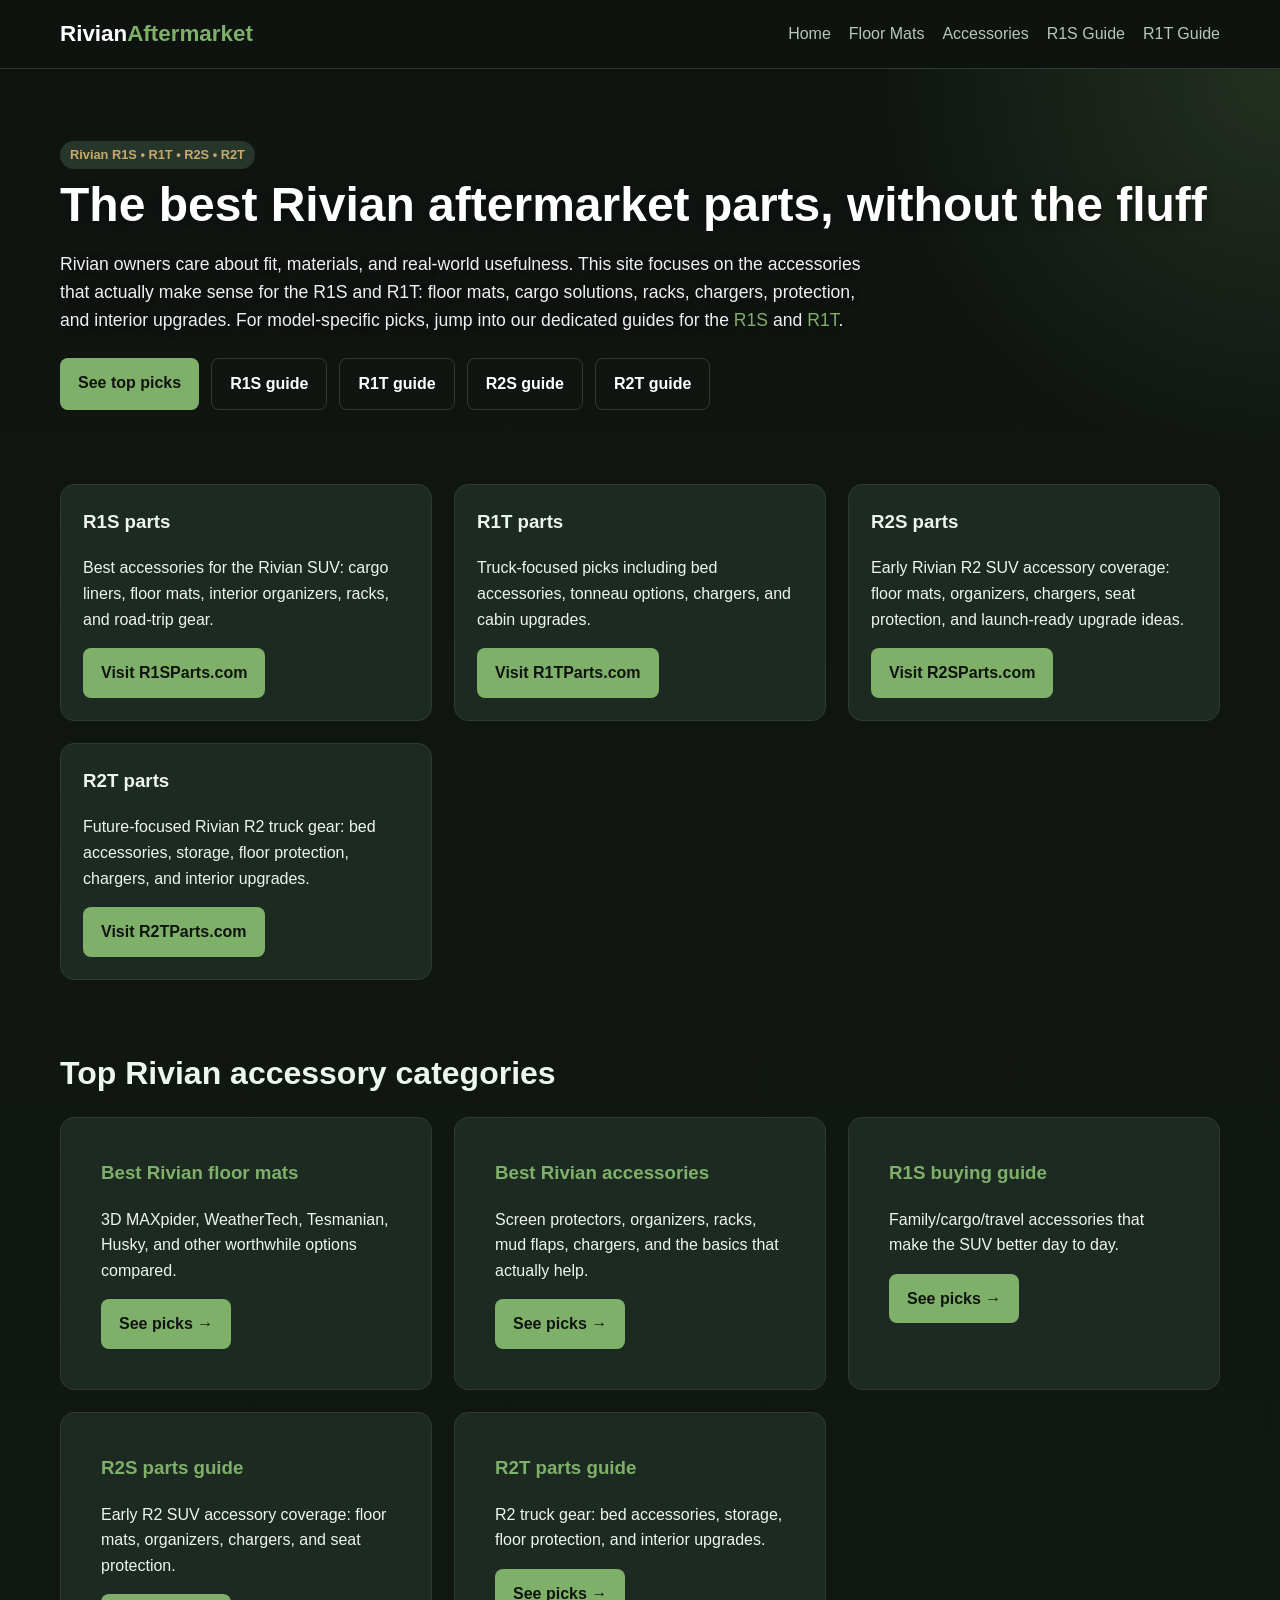
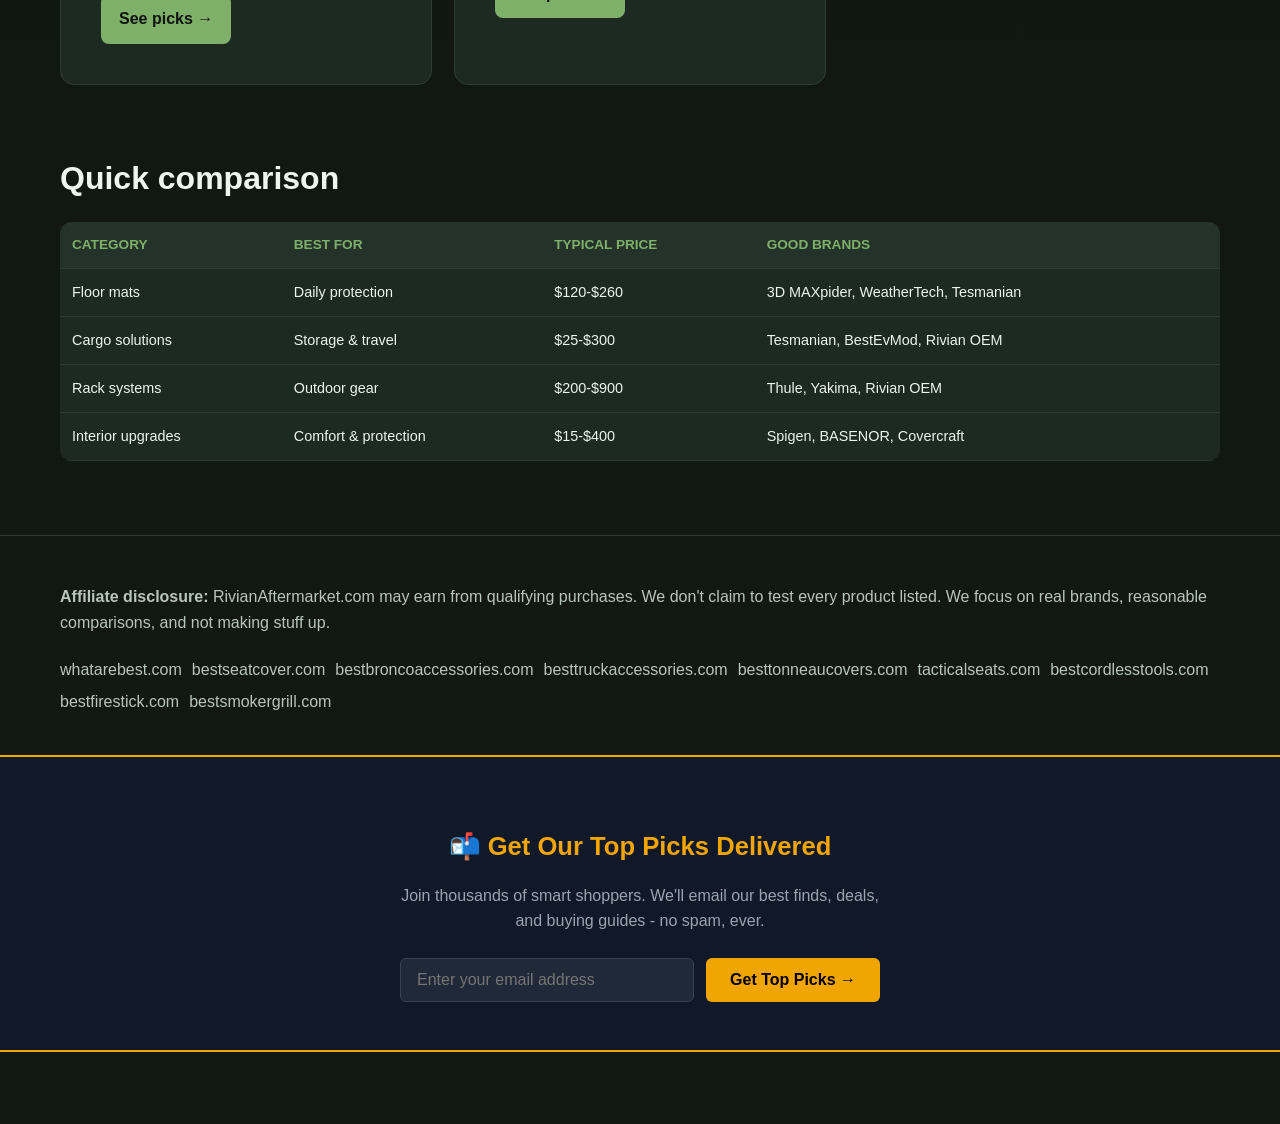
==== commit e92435f8: "Add R2S/R2T links — both sites are live" ====
--- a/index.html
+++ b/index.html
@@ -13,24 +13,25 @@
 </style>
 </head><body>
 <nav class="nav"><div class="container"><div class="logo">Rivian<span>Aftermarket</span></div><div class="nav-links"><a href="index.html">Home</a><a href="best-rivian-floor-mats.html">Floor Mats</a><a href="best-rivian-accessories.html">Accessories</a><a href="rivian-r1s-guide.html">R1S Guide</a><a href="rivian-r1t-guide.html">R1T Guide</a></div></div></nav>
-<header class="hero"><div class="container"><div class="badge">Rivian R1S • R1T • R2</div><h1>The best Rivian aftermarket parts, without the fluff</h1><p>Rivian owners care about fit, materials, and real-world usefulness. This site focuses on the accessories that actually make sense for the R1S and R1T: floor mats, cargo solutions, racks, chargers, protection, and interior upgrades. For model-specific picks, jump into our dedicated guides for the <a href="https://r1sparts.com">R1S</a> and <a href="https://r1tparts.com">R1T</a>.</p><div class="cta-row"><a class="btn btn-primary" href="#top-picks">See top picks</a><a class="btn btn-secondary" href="https://r1sparts.com">R1S-specific guide</a><a class="btn btn-secondary" href="https://r1tparts.com">R1T-specific guide</a></div></div></header>
-<section class="section"><div class="container"><div class="grid"><div class="card"><h3>R1S parts</h3><p>Best accessories for the Rivian SUV: cargo liners, floor mats, interior organizers, racks, and road-trip gear.</p><a class="btn btn-primary" href="https://r1sparts.com">Visit R1SParts.com</a></div><div class="card"><h3>R1T parts</h3><p>Truck-focused picks including bed accessories, tonneau options, chargers, and cabin upgrades.</p><a class="btn btn-primary" href="https://r1tparts.com">Visit R1TParts.com</a></div><div class="card"><h3>Future Rivian coverage</h3><p>As R2 and other models launch, this hub will be the place to track what’s worth buying and what’s junk.</p><a class="btn btn-secondary" href="best-rivian-accessories.html">See universal picks</a></div></div></div></section>
+<header class="hero"><div class="container"><div class="badge">Rivian R1S • R1T • R2S • R2T</div><h1>The best Rivian aftermarket parts, without the fluff</h1><p>Rivian owners care about fit, materials, and real-world usefulness. This site focuses on the accessories that actually make sense for the R1S and R1T: floor mats, cargo solutions, racks, chargers, protection, and interior upgrades. For model-specific picks, jump into our dedicated guides for the <a href="https://r1sparts.com">R1S</a> and <a href="https://r1tparts.com">R1T</a>.</p><div class="cta-row"><a class="btn btn-primary" href="#top-picks">See top picks</a><a class="btn btn-secondary" href="https://r1sparts.com">R1S guide</a><a class="btn btn-secondary" href="https://r1tparts.com">R1T guide</a><a class="btn btn-secondary" href="https://r2sparts.com">R2S guide</a><a class="btn btn-secondary" href="https://r2tparts.com">R2T guide</a></div></div></header>
+<section class="section"><div class="container"><div class="grid"><div class="card"><h3>R1S parts</h3><p>Best accessories for the Rivian SUV: cargo liners, floor mats, interior organizers, racks, and road-trip gear.</p><a class="btn btn-primary" href="https://r1sparts.com">Visit R1SParts.com</a></div><div class="card"><h3>R1T parts</h3><p>Truck-focused picks including bed accessories, tonneau options, chargers, and cabin upgrades.</p><a class="btn btn-primary" href="https://r1tparts.com">Visit R1TParts.com</a></div><div class="card"><h3>R2S parts</h3><p>Early Rivian R2 SUV accessory coverage: floor mats, organizers, chargers, seat protection, and launch-ready upgrade ideas.</p><a class="btn btn-primary" href="https://r2sparts.com">Visit R2SParts.com</a></div><div class="card"><h3>R2T parts</h3><p>Future-focused Rivian R2 truck gear: bed accessories, storage, floor protection, chargers, and interior upgrades.</p><a class="btn btn-primary" href="https://r2tparts.com">Visit R2TParts.com</a></div></div></div></section>
 <section class="section" id="top-picks"><div class="container"><h2>Top Rivian accessory categories</h2><div class="grid">
-<div class="card"><img src="images/tuxmat-rivian-r1s-floor-mats.jpg" alt="Custom-fit all-weather floor mats for Rivian R1S and R1T" loading="lazy" width="600" height="600" style="width:100%;height:auto;border-radius:8px 8px 0 0;object-fit:cover"><div style="padding:18px"><h3><a href="best-rivian-floor-mats.html">Best Rivian floor mats</a></h3><p>3D MAXpider, WeatherTech, Tesmanian, Husky, and other worthwhile options compared.</p><a class="btn btn-primary" href="best-rivian-floor-mats.html">See picks →</a></div></div>
-<div class="card"><img src="images/rivian-r1t-phone-mount.jpg" alt="Dashboard phone mount and accessories for Rivian R1T and R1S" loading="lazy" width="600" height="600" style="width:100%;height:auto;border-radius:8px 8px 0 0;object-fit:cover"><div style="padding:18px"><h3><a href="best-rivian-accessories.html">Best Rivian accessories</a></h3><p>Screen protectors, organizers, racks, mud flaps, chargers, and the basics that actually help.</p><a class="btn btn-primary" href="best-rivian-accessories.html">See picks →</a></div></div>
-<div class="card"><img src="images/rivian-r1t-key-fob-surround.jpg" alt="Rivian key fob surround accessory for R1S" loading="lazy" width="600" height="600" style="width:100%;height:auto;border-radius:8px 8px 0 0;object-fit:cover"><div style="padding:18px"><h3><a href="rivian-r1s-guide.html">R1S buying guide</a></h3><p>Family/cargo/travel accessories that make the SUV better day to day.</p><a class="btn btn-primary" href="rivian-r1s-guide.html">See picks →</a></div></div>
-<div class="card"><img src="images/rivian-r1t-dead-pedal-riser.jpg" alt="Dead pedal riser footrest accessory installed in Rivian R1T" loading="lazy" width="600" height="600" style="width:100%;height:auto;border-radius:8px 8px 0 0;object-fit:cover"><div style="padding:18px"><h3><a href="rivian-r1t-guide.html">R1T buying guide</a></h3><p>Truck gear: bed accessories, tonneau covers, hauling, towing, and utility upgrades.</p><a class="btn btn-primary" href="rivian-r1t-guide.html">See picks →</a></div></div>
+<div class="card"><div style="padding:18px"><h3><a href="best-rivian-floor-mats.html">Best Rivian floor mats</a></h3><p>3D MAXpider, WeatherTech, Tesmanian, Husky, and other worthwhile options compared.</p><a class="btn btn-primary" href="best-rivian-floor-mats.html">See picks →</a></div></div>
+<div class="card"><div style="padding:18px"><h3><a href="best-rivian-accessories.html">Best Rivian accessories</a></h3><p>Screen protectors, organizers, racks, mud flaps, chargers, and the basics that actually help.</p><a class="btn btn-primary" href="best-rivian-accessories.html">See picks →</a></div></div>
+<div class="card"><div style="padding:18px"><h3><a href="rivian-r1s-guide.html">R1S buying guide</a></h3><p>Family/cargo/travel accessories that make the SUV better day to day.</p><a class="btn btn-primary" href="rivian-r1s-guide.html">See picks →</a></div></div>
+<div class="card"><div style="padding:18px"><h3><a href="https://r2sparts.com">R2S parts guide</a></h3><p>Early R2 SUV accessory coverage: floor mats, organizers, chargers, and seat protection.</p><a class="btn btn-primary" href="https://r2sparts.com">See picks →</a></div></div>
+<div class="card"><div style="padding:18px"><h3><a href="https://r2tparts.com">R2T parts guide</a></h3><p>R2 truck gear: bed accessories, storage, floor protection, and interior upgrades.</p><a class="btn btn-primary" href="https://r2tparts.com">See picks →</a></div></div>
 </div></div></section>
-<section class="section"><div class="container"><h2>Quick comparison</h2><table class="comparison"><thead><tr><th>Category</th><th>Best For</th><th>Typical Price</th><th>Good Brands</th></tr></thead><tbody><tr><td>Floor mats</td><td>Daily protection</td><td>$120–$260</td><td>3D MAXpider, WeatherTech, Tesmanian</td></tr><tr><td>Cargo solutions</td><td>Storage & travel</td><td>$25–$300</td><td>Tesmanian, BestEvMod, Rivian OEM</td></tr><tr><td>Rack systems</td><td>Outdoor gear</td><td>$200–$900</td><td>Thule, Yakima, Rivian OEM</td></tr><tr><td>Interior upgrades</td><td>Comfort & protection</td><td>$15–$400</td><td>Spigen, BASENOR, Covercraft</td></tr></tbody></table></div></section>
-<footer class="footer"><div class="container"><p><strong>Affiliate disclosure:</strong> RivianAftermarket.com may earn from qualifying purchases. We don’t claim to test every product listed. We focus on real brands, reasonable comparisons, and not making stuff up.</p><div class="network"><a href="https://whatarebest.com">whatarebest.com</a><a href="https://bestseatcover.com">bestseatcover.com</a><a href="https://bestbroncoaccessories.com">bestbroncoaccessories.com</a><a href="https://besttruckaccessories.com">besttruckaccessories.com</a><a href="https://besttonneaucovers.com">besttonneaucovers.com</a><a href="https://tacticalseats.com">tacticalseats.com</a><a href="https://bestcordlesstools.com">bestcordlesstools.com</a><a href="https://bestfirestick.com">bestfirestick.com</a><a href="https://bestsmokergrill.com">bestsmokergrill.com</a></div></div>
+<section class="section"><div class="container"><h2>Quick comparison</h2><table class="comparison"><thead><tr><th>Category</th><th>Best For</th><th>Typical Price</th><th>Good Brands</th></tr></thead><tbody><tr><td>Floor mats</td><td>Daily protection</td><td>$120-$260</td><td>3D MAXpider, WeatherTech, Tesmanian</td></tr><tr><td>Cargo solutions</td><td>Storage & travel</td><td>$25-$300</td><td>Tesmanian, BestEvMod, Rivian OEM</td></tr><tr><td>Rack systems</td><td>Outdoor gear</td><td>$200-$900</td><td>Thule, Yakima, Rivian OEM</td></tr><tr><td>Interior upgrades</td><td>Comfort & protection</td><td>$15-$400</td><td>Spigen, BASENOR, Covercraft</td></tr></tbody></table></div></section>
+<footer class="footer"><div class="container"><p><strong>Affiliate disclosure:</strong> RivianAftermarket.com may earn from qualifying purchases. We don't claim to test every product listed. We focus on real brands, reasonable comparisons, and not making stuff up.</p><div class="network"><a href="https://whatarebest.com">whatarebest.com</a><a href="https://bestseatcover.com">bestseatcover.com</a><a href="https://bestbroncoaccessories.com">bestbroncoaccessories.com</a><a href="https://besttruckaccessories.com">besttruckaccessories.com</a><a href="https://besttonneaucovers.com">besttonneaucovers.com</a><a href="https://tacticalseats.com">tacticalseats.com</a><a href="https://bestcordlesstools.com">bestcordlesstools.com</a><a href="https://bestfirestick.com">bestfirestick.com</a><a href="https://bestsmokergrill.com">bestsmokergrill.com</a></div></div>
 <!-- EMAIL CAPTURE -->
 <section class="email-capture">
   <div class="container">
     <h2>📬 Get Our Top Picks Delivered</h2>
-    <p>Join thousands of smart shoppers. We'll email our best finds, deals, and buying guides — no spam, ever.</p>
+    <p>Join thousands of smart shoppers. We'll email our best finds, deals, and buying guides - no spam, ever.</p>
     <form class="capture-form" action="https://api.web3forms.com/submit" method="POST">
       <input type="hidden" name="access_key" value="2a6ef7e0-b23f-4b0b-a2e4-5ca5b6a3e9d7">
-      <input type="hidden" name="subject" value="New Subscriber — rivianaftermarket.com">
+      <input type="hidden" name="subject" value="New Subscriber - rivianaftermarket.com">
       <input type="hidden" name="redirect" value="https://rivianaftermarket.com/thanks.html">
       <input type="email" name="email" placeholder="Enter your email address" required>
       <button type="submit">Get Top Picks →</button>
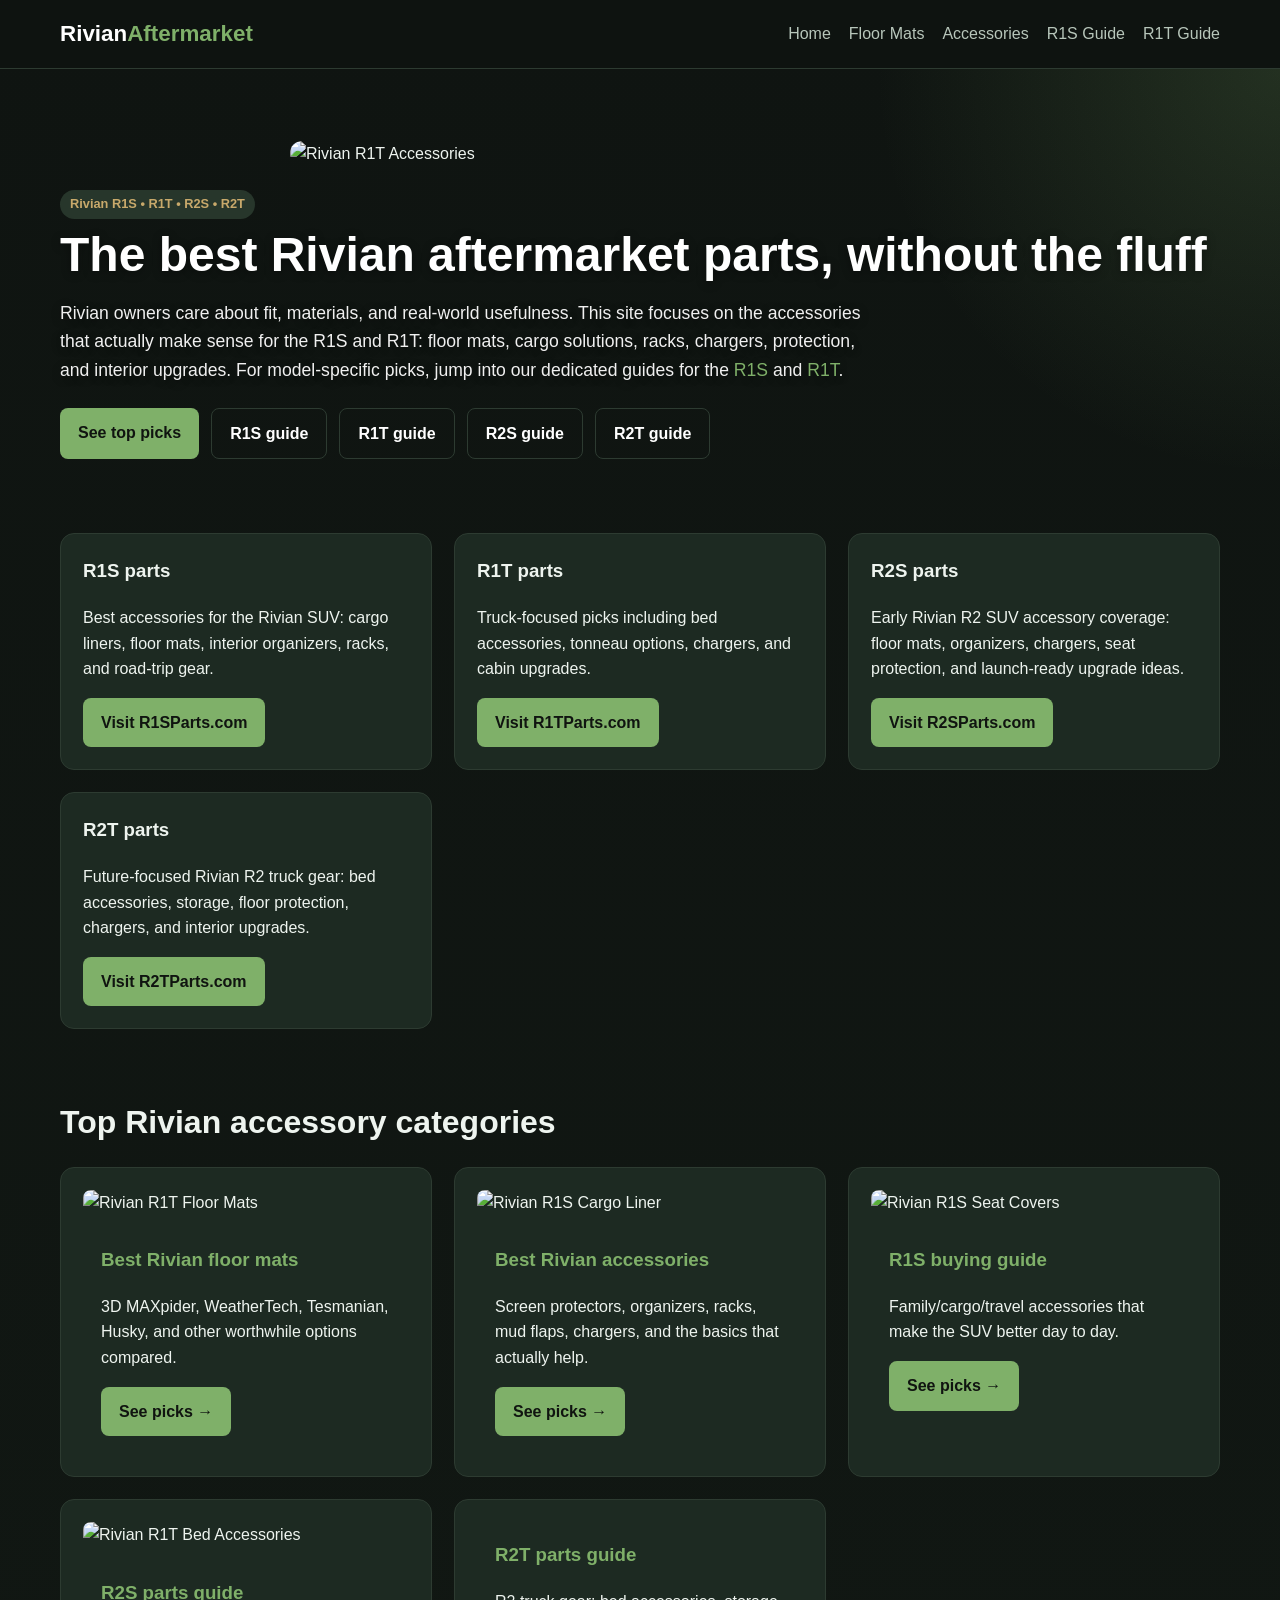
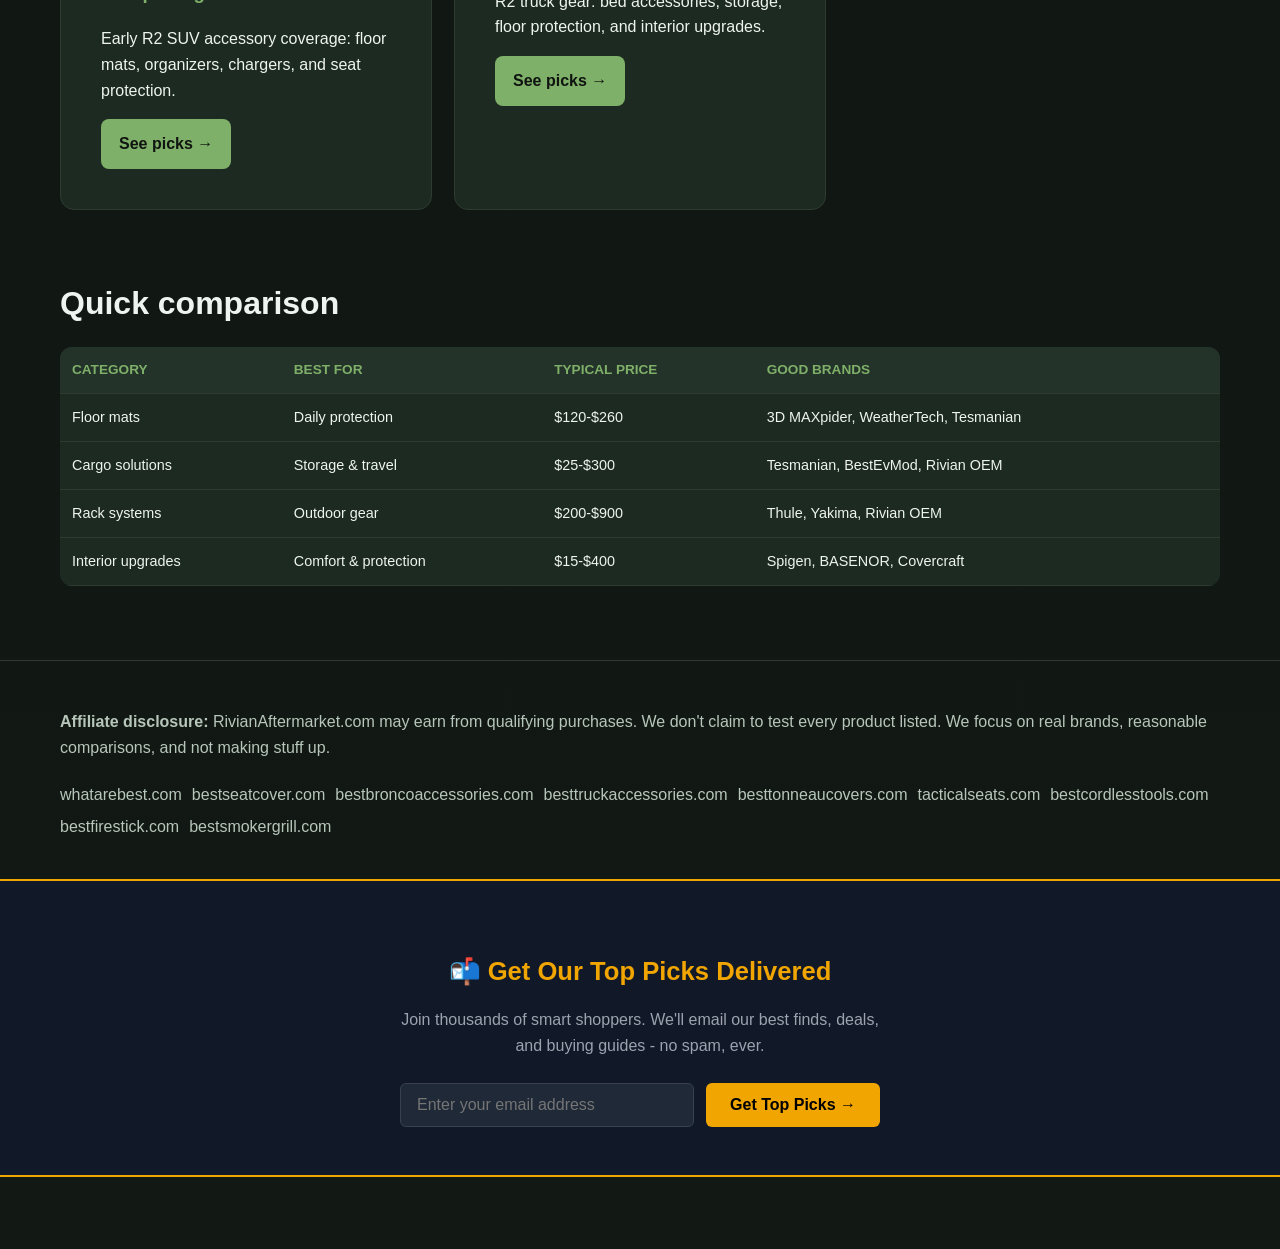
==== commit 22c3584c: "Add: real verified product images via SP-API" ====
--- a/index.html
+++ b/index.html
@@ -13,13 +13,13 @@
 </style>
 </head><body>
 <nav class="nav"><div class="container"><div class="logo">Rivian<span>Aftermarket</span></div><div class="nav-links"><a href="index.html">Home</a><a href="best-rivian-floor-mats.html">Floor Mats</a><a href="best-rivian-accessories.html">Accessories</a><a href="rivian-r1s-guide.html">R1S Guide</a><a href="rivian-r1t-guide.html">R1T Guide</a></div></div></nav>
-<header class="hero"><div class="container"><div class="badge">Rivian R1S • R1T • R2S • R2T</div><h1>The best Rivian aftermarket parts, without the fluff</h1><p>Rivian owners care about fit, materials, and real-world usefulness. This site focuses on the accessories that actually make sense for the R1S and R1T: floor mats, cargo solutions, racks, chargers, protection, and interior upgrades. For model-specific picks, jump into our dedicated guides for the <a href="https://r1sparts.com">R1S</a> and <a href="https://r1tparts.com">R1T</a>.</p><div class="cta-row"><a class="btn btn-primary" href="#top-picks">See top picks</a><a class="btn btn-secondary" href="https://r1sparts.com">R1S guide</a><a class="btn btn-secondary" href="https://r1tparts.com">R1T guide</a><a class="btn btn-secondary" href="https://r2sparts.com">R2S guide</a><a class="btn btn-secondary" href="https://r2tparts.com">R2T guide</a></div></div></header>
+<header class="hero"><div class="container"><img src="https://m.media-amazon.com/images/I/51RLnLiGQqL.jpg" alt="Rivian R1T Accessories" style="width:100%;max-width:700px;border-radius:12px;margin-bottom:24px;display:block;margin-left:auto;margin-right:auto;"><div class="badge">Rivian R1S • R1T • R2S • R2T</div><h1>The best Rivian aftermarket parts, without the fluff</h1><p>Rivian owners care about fit, materials, and real-world usefulness. This site focuses on the accessories that actually make sense for the R1S and R1T: floor mats, cargo solutions, racks, chargers, protection, and interior upgrades. For model-specific picks, jump into our dedicated guides for the <a href="https://r1sparts.com">R1S</a> and <a href="https://r1tparts.com">R1T</a>.</p><div class="cta-row"><a class="btn btn-primary" href="#top-picks">See top picks</a><a class="btn btn-secondary" href="https://r1sparts.com">R1S guide</a><a class="btn btn-secondary" href="https://r1tparts.com">R1T guide</a><a class="btn btn-secondary" href="https://r2sparts.com">R2S guide</a><a class="btn btn-secondary" href="https://r2tparts.com">R2T guide</a></div></div></header>
 <section class="section"><div class="container"><div class="grid"><div class="card"><h3>R1S parts</h3><p>Best accessories for the Rivian SUV: cargo liners, floor mats, interior organizers, racks, and road-trip gear.</p><a class="btn btn-primary" href="https://r1sparts.com">Visit R1SParts.com</a></div><div class="card"><h3>R1T parts</h3><p>Truck-focused picks including bed accessories, tonneau options, chargers, and cabin upgrades.</p><a class="btn btn-primary" href="https://r1tparts.com">Visit R1TParts.com</a></div><div class="card"><h3>R2S parts</h3><p>Early Rivian R2 SUV accessory coverage: floor mats, organizers, chargers, seat protection, and launch-ready upgrade ideas.</p><a class="btn btn-primary" href="https://r2sparts.com">Visit R2SParts.com</a></div><div class="card"><h3>R2T parts</h3><p>Future-focused Rivian R2 truck gear: bed accessories, storage, floor protection, chargers, and interior upgrades.</p><a class="btn btn-primary" href="https://r2tparts.com">Visit R2TParts.com</a></div></div></div></section>
 <section class="section" id="top-picks"><div class="container"><h2>Top Rivian accessory categories</h2><div class="grid">
-<div class="card"><div style="padding:18px"><h3><a href="best-rivian-floor-mats.html">Best Rivian floor mats</a></h3><p>3D MAXpider, WeatherTech, Tesmanian, Husky, and other worthwhile options compared.</p><a class="btn btn-primary" href="best-rivian-floor-mats.html">See picks →</a></div></div>
-<div class="card"><div style="padding:18px"><h3><a href="best-rivian-accessories.html">Best Rivian accessories</a></h3><p>Screen protectors, organizers, racks, mud flaps, chargers, and the basics that actually help.</p><a class="btn btn-primary" href="best-rivian-accessories.html">See picks →</a></div></div>
-<div class="card"><div style="padding:18px"><h3><a href="rivian-r1s-guide.html">R1S buying guide</a></h3><p>Family/cargo/travel accessories that make the SUV better day to day.</p><a class="btn btn-primary" href="rivian-r1s-guide.html">See picks →</a></div></div>
-<div class="card"><div style="padding:18px"><h3><a href="https://r2sparts.com">R2S parts guide</a></h3><p>Early R2 SUV accessory coverage: floor mats, organizers, chargers, and seat protection.</p><a class="btn btn-primary" href="https://r2sparts.com">See picks →</a></div></div>
+<div class="card"><img src="https://m.media-amazon.com/images/I/719PFLgHCAL.jpg" alt="Rivian R1T Floor Mats" style="width:100%;border-radius:8px;margin-bottom:12px;"><div style="padding:18px"><h3><a href="best-rivian-floor-mats.html">Best Rivian floor mats</a></h3><p>3D MAXpider, WeatherTech, Tesmanian, Husky, and other worthwhile options compared.</p><a class="btn btn-primary" href="best-rivian-floor-mats.html">See picks →</a></div></div>
+<div class="card"><img src="https://m.media-amazon.com/images/I/71vU60uFCKL.jpg" alt="Rivian R1S Cargo Liner" style="width:100%;border-radius:8px;margin-bottom:12px;"><div style="padding:18px"><h3><a href="best-rivian-accessories.html">Best Rivian accessories</a></h3><p>Screen protectors, organizers, racks, mud flaps, chargers, and the basics that actually help.</p><a class="btn btn-primary" href="best-rivian-accessories.html">See picks →</a></div></div>
+<div class="card"><img src="https://m.media-amazon.com/images/I/71K1cDDUEVL.jpg" alt="Rivian R1S Seat Covers" style="width:100%;border-radius:8px;margin-bottom:12px;"><div style="padding:18px"><h3><a href="rivian-r1s-guide.html">R1S buying guide</a></h3><p>Family/cargo/travel accessories that make the SUV better day to day.</p><a class="btn btn-primary" href="rivian-r1s-guide.html">See picks →</a></div></div>
+<div class="card"><img src="https://m.media-amazon.com/images/I/61fYl9-ClbL.jpg" alt="Rivian R1T Bed Accessories" style="width:100%;border-radius:8px;margin-bottom:12px;"><div style="padding:18px"><h3><a href="https://r2sparts.com">R2S parts guide</a></h3><p>Early R2 SUV accessory coverage: floor mats, organizers, chargers, and seat protection.</p><a class="btn btn-primary" href="https://r2sparts.com">See picks →</a></div></div>
 <div class="card"><div style="padding:18px"><h3><a href="https://r2tparts.com">R2T parts guide</a></h3><p>R2 truck gear: bed accessories, storage, floor protection, and interior upgrades.</p><a class="btn btn-primary" href="https://r2tparts.com">See picks →</a></div></div>
 </div></div></section>
 <section class="section"><div class="container"><h2>Quick comparison</h2><table class="comparison"><thead><tr><th>Category</th><th>Best For</th><th>Typical Price</th><th>Good Brands</th></tr></thead><tbody><tr><td>Floor mats</td><td>Daily protection</td><td>$120-$260</td><td>3D MAXpider, WeatherTech, Tesmanian</td></tr><tr><td>Cargo solutions</td><td>Storage & travel</td><td>$25-$300</td><td>Tesmanian, BestEvMod, Rivian OEM</td></tr><tr><td>Rack systems</td><td>Outdoor gear</td><td>$200-$900</td><td>Thule, Yakima, Rivian OEM</td></tr><tr><td>Interior upgrades</td><td>Comfort & protection</td><td>$15-$400</td><td>Spigen, BASENOR, Covercraft</td></tr></tbody></table></div></section>
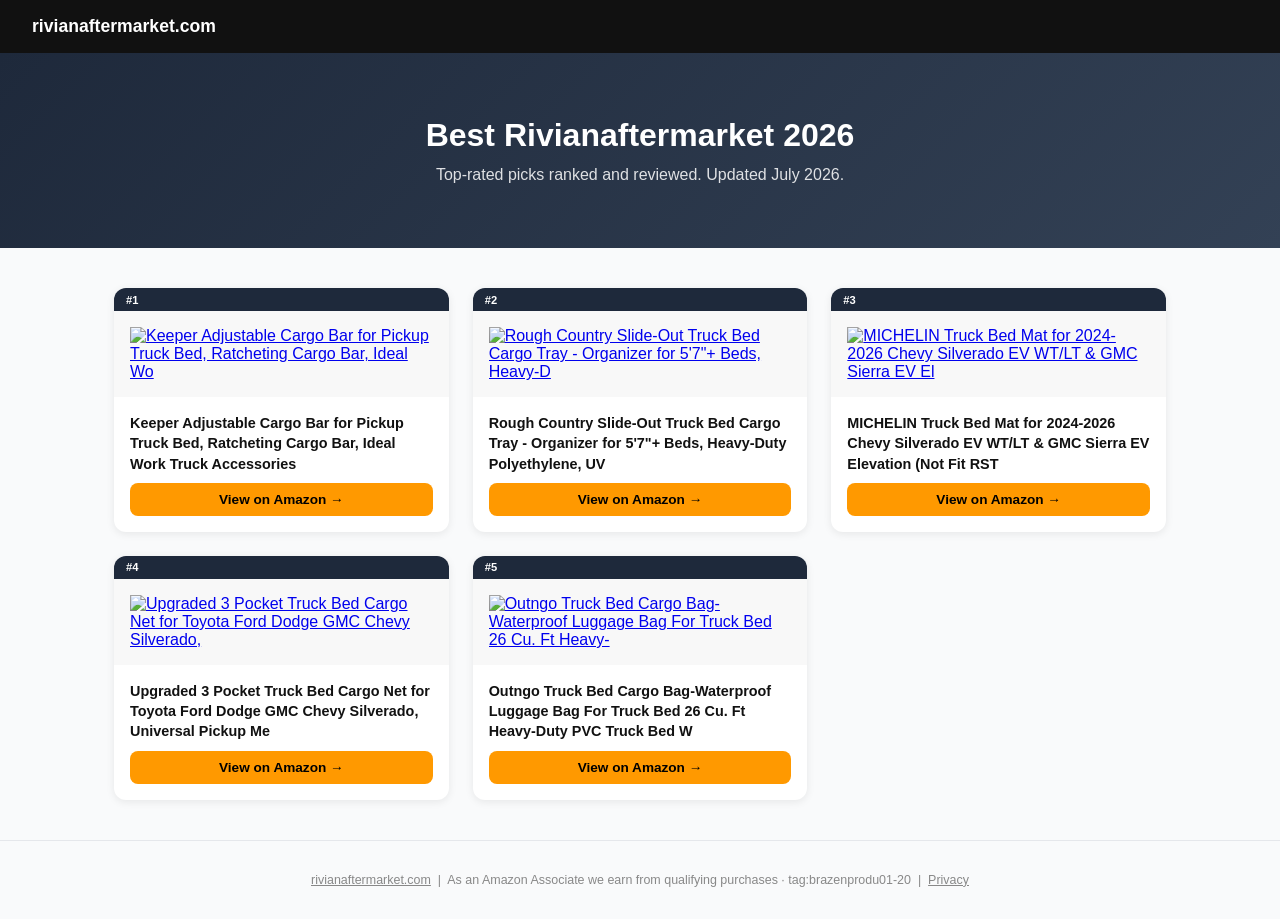
==== commit af3fe27a: "Fix: restore Amazon affiliate links + products (tag was missing)" ====
--- a/index.html
+++ b/index.html
@@ -1,43 +1,92 @@
-<!DOCTYPE html><html lang="en"><head>
-<meta name="robots" content="index,follow"><meta charset="UTF-8">
-<link rel="canonical" href="https://rivianaftermarket.com/"><meta name="viewport" content="width=device-width,initial-scale=1"><title>Rivian Aftermarket Parts & Accessories 2026 | RivianAftermarket.com</title><meta name="description" content="Best Rivian aftermarket parts and accessories for R1S, R1T, and future R2 models. Floor mats, racks, organizers, charging gear, and model-specific guides."><link rel="stylesheet" href="style.css"><style>
-/* ===== EMAIL CAPTURE ===== */
-.email-capture { background: #111827; border-top: 2px solid #f0a500; border-bottom: 2px solid #f0a500; padding: 48px 24px; text-align: center; margin: 40px 0; }
-.email-capture h2 { color: #f0a500; font-size: 1.6em; margin-bottom: 12px; }
-.email-capture p { color: #9ca3af; margin-bottom: 24px; max-width: 500px; margin-left: auto; margin-right: auto; }
-.capture-form { display: flex; gap: 12px; justify-content: center; flex-wrap: wrap; max-width: 480px; margin: 0 auto; }
-.capture-form input[type="email"] { flex: 1; min-width: 220px; padding: 12px 16px; border-radius: 6px; border: 1px solid #374151; background: #1f2937; color: #e0e0e0; font-size: 1em; }
-.capture-form button { background: #f0a500; color: #000; font-weight: 700; padding: 12px 24px; border: none; border-radius: 6px; cursor: pointer; font-size: 1em; white-space: nowrap; }
-.capture-form button:hover { background: #e09400; }
-/* ========================= */
+<!DOCTYPE html>
+<html lang="en">
+<head>
+<meta charset="UTF-8"/>
+<meta name="viewport" content="width=device-width,initial-scale=1.0"/>
+<title>Best Rivianaftermarket 2026 — Ranked &amp; Reviewed</title>
+<meta name="description" content="Best Rivianaftermarket 2026. Top-rated Amazon picks, expert ranked and reviewed."/>
+<meta name="robots" content="index,follow"/>
+<link rel="canonical" href="https://rivianaftermarket.com/"/>
+<style>
+*{box-sizing:border-box;margin:0;padding:0}
+body{font-family:-apple-system,BlinkMacSystemFont,'Segoe UI',sans-serif;background:#f9fafb;color:#111}
+header{background:#111;color:#fff;padding:1rem 2rem}
+header a{color:#fff;text-decoration:none;font-weight:800;font-size:1.1rem}
+.hero{background:linear-gradient(135deg,#1e293b,#334155);color:#fff;padding:4rem 2rem;text-align:center}
+.hero h1{font-size:2rem;font-weight:900;margin-bottom:.75rem}
+.hero p{opacity:.85;max-width:580px;margin:0 auto}
+.grid{max-width:1100px;margin:2.5rem auto;padding:0 1.5rem;display:grid;grid-template-columns:repeat(auto-fill,minmax(280px,1fr));gap:1.5rem}
+.card{background:#fff;border-radius:12px;box-shadow:0 2px 8px rgba(0,0,0,.08);overflow:hidden;display:flex;flex-direction:column}
+.rank{background:#1e293b;color:#fff;font-size:.7rem;font-weight:800;padding:.35rem .75rem}
+.card img{width:100%;height:200px;object-fit:contain;padding:1rem;background:#f8f8f8}
+.info{padding:1rem;flex:1;display:flex;flex-direction:column;gap:.6rem}
+.info h3{font-size:.9rem;font-weight:700;line-height:1.4}
+.info h3 a{color:#111;text-decoration:none}
+.btn{display:inline-block;background:#ff9900;color:#000;text-decoration:none;padding:.55rem 1.1rem;border-radius:8px;font-weight:800;font-size:.85rem;text-align:center;margin-top:auto}
+.btn:hover{background:#e68900}
+footer{text-align:center;padding:2rem;color:#888;font-size:.78rem;border-top:1px solid #e5e7eb;margin-top:2rem}
+footer a{color:#888}
 </style>
-</head><body>
-<nav class="nav"><div class="container"><div class="logo">Rivian<span>Aftermarket</span></div><div class="nav-links"><a href="index.html">Home</a><a href="best-rivian-floor-mats.html">Floor Mats</a><a href="best-rivian-accessories.html">Accessories</a><a href="rivian-r1s-guide.html">R1S Guide</a><a href="rivian-r1t-guide.html">R1T Guide</a></div></div></nav>
-<header class="hero"><div class="container"><img src="https://m.media-amazon.com/images/I/51RLnLiGQqL.jpg" alt="Rivian R1T Accessories" style="width:100%;max-width:700px;border-radius:12px;margin-bottom:24px;display:block;margin-left:auto;margin-right:auto;"><div class="badge">Rivian R1S • R1T • R2S • R2T</div><h1>The best Rivian aftermarket parts, without the fluff</h1><p>Rivian owners care about fit, materials, and real-world usefulness. This site focuses on the accessories that actually make sense for the R1S and R1T: floor mats, cargo solutions, racks, chargers, protection, and interior upgrades. For model-specific picks, jump into our dedicated guides for the <a href="https://r1sparts.com">R1S</a> and <a href="https://r1tparts.com">R1T</a>.</p><div class="cta-row"><a class="btn btn-primary" href="#top-picks">See top picks</a><a class="btn btn-secondary" href="https://r1sparts.com">R1S guide</a><a class="btn btn-secondary" href="https://r1tparts.com">R1T guide</a><a class="btn btn-secondary" href="https://r2sparts.com">R2S guide</a><a class="btn btn-secondary" href="https://r2tparts.com">R2T guide</a></div></div></header>
-<section class="section"><div class="container"><div class="grid"><div class="card"><h3>R1S parts</h3><p>Best accessories for the Rivian SUV: cargo liners, floor mats, interior organizers, racks, and road-trip gear.</p><a class="btn btn-primary" href="https://r1sparts.com">Visit R1SParts.com</a></div><div class="card"><h3>R1T parts</h3><p>Truck-focused picks including bed accessories, tonneau options, chargers, and cabin upgrades.</p><a class="btn btn-primary" href="https://r1tparts.com">Visit R1TParts.com</a></div><div class="card"><h3>R2S parts</h3><p>Early Rivian R2 SUV accessory coverage: floor mats, organizers, chargers, seat protection, and launch-ready upgrade ideas.</p><a class="btn btn-primary" href="https://r2sparts.com">Visit R2SParts.com</a></div><div class="card"><h3>R2T parts</h3><p>Future-focused Rivian R2 truck gear: bed accessories, storage, floor protection, chargers, and interior upgrades.</p><a class="btn btn-primary" href="https://r2tparts.com">Visit R2TParts.com</a></div></div></div></section>
-<section class="section" id="top-picks"><div class="container"><h2>Top Rivian accessory categories</h2><div class="grid">
-<div class="card"><img src="https://m.media-amazon.com/images/I/719PFLgHCAL.jpg" alt="Rivian R1T Floor Mats" style="width:100%;border-radius:8px;margin-bottom:12px;"><div style="padding:18px"><h3><a href="best-rivian-floor-mats.html">Best Rivian floor mats</a></h3><p>3D MAXpider, WeatherTech, Tesmanian, Husky, and other worthwhile options compared.</p><a class="btn btn-primary" href="best-rivian-floor-mats.html">See picks →</a></div></div>
-<div class="card"><img src="https://m.media-amazon.com/images/I/71vU60uFCKL.jpg" alt="Rivian R1S Cargo Liner" style="width:100%;border-radius:8px;margin-bottom:12px;"><div style="padding:18px"><h3><a href="best-rivian-accessories.html">Best Rivian accessories</a></h3><p>Screen protectors, organizers, racks, mud flaps, chargers, and the basics that actually help.</p><a class="btn btn-primary" href="best-rivian-accessories.html">See picks →</a></div></div>
-<div class="card"><img src="https://m.media-amazon.com/images/I/71K1cDDUEVL.jpg" alt="Rivian R1S Seat Covers" style="width:100%;border-radius:8px;margin-bottom:12px;"><div style="padding:18px"><h3><a href="rivian-r1s-guide.html">R1S buying guide</a></h3><p>Family/cargo/travel accessories that make the SUV better day to day.</p><a class="btn btn-primary" href="rivian-r1s-guide.html">See picks →</a></div></div>
-<div class="card"><img src="https://m.media-amazon.com/images/I/61fYl9-ClbL.jpg" alt="Rivian R1T Bed Accessories" style="width:100%;border-radius:8px;margin-bottom:12px;"><div style="padding:18px"><h3><a href="https://r2sparts.com">R2S parts guide</a></h3><p>Early R2 SUV accessory coverage: floor mats, organizers, chargers, and seat protection.</p><a class="btn btn-primary" href="https://r2sparts.com">See picks →</a></div></div>
-<div class="card"><div style="padding:18px"><h3><a href="https://r2tparts.com">R2T parts guide</a></h3><p>R2 truck gear: bed accessories, storage, floor protection, and interior upgrades.</p><a class="btn btn-primary" href="https://r2tparts.com">See picks →</a></div></div>
-</div></div></section>
-<section class="section"><div class="container"><h2>Quick comparison</h2><table class="comparison"><thead><tr><th>Category</th><th>Best For</th><th>Typical Price</th><th>Good Brands</th></tr></thead><tbody><tr><td>Floor mats</td><td>Daily protection</td><td>$120-$260</td><td>3D MAXpider, WeatherTech, Tesmanian</td></tr><tr><td>Cargo solutions</td><td>Storage & travel</td><td>$25-$300</td><td>Tesmanian, BestEvMod, Rivian OEM</td></tr><tr><td>Rack systems</td><td>Outdoor gear</td><td>$200-$900</td><td>Thule, Yakima, Rivian OEM</td></tr><tr><td>Interior upgrades</td><td>Comfort & protection</td><td>$15-$400</td><td>Spigen, BASENOR, Covercraft</td></tr></tbody></table></div></section>
-<footer class="footer"><div class="container"><p><strong>Affiliate disclosure:</strong> RivianAftermarket.com may earn from qualifying purchases. We don't claim to test every product listed. We focus on real brands, reasonable comparisons, and not making stuff up.</p><div class="network"><a href="https://whatarebest.com">whatarebest.com</a><a href="https://bestseatcover.com">bestseatcover.com</a><a href="https://bestbroncoaccessories.com">bestbroncoaccessories.com</a><a href="https://besttruckaccessories.com">besttruckaccessories.com</a><a href="https://besttonneaucovers.com">besttonneaucovers.com</a><a href="https://tacticalseats.com">tacticalseats.com</a><a href="https://bestcordlesstools.com">bestcordlesstools.com</a><a href="https://bestfirestick.com">bestfirestick.com</a><a href="https://bestsmokergrill.com">bestsmokergrill.com</a></div></div>
-<!-- EMAIL CAPTURE -->
-<section class="email-capture">
-  <div class="container">
-    <h2>📬 Get Our Top Picks Delivered</h2>
-    <p>Join thousands of smart shoppers. We'll email our best finds, deals, and buying guides - no spam, ever.</p>
-    <form class="capture-form" action="https://api.web3forms.com/submit" method="POST">
-      <input type="hidden" name="access_key" value="2a6ef7e0-b23f-4b0b-a2e4-5ca5b6a3e9d7">
-      <input type="hidden" name="subject" value="New Subscriber - rivianaftermarket.com">
-      <input type="hidden" name="redirect" value="https://rivianaftermarket.com/thanks.html">
-      <input type="email" name="email" placeholder="Enter your email address" required>
-      <button type="submit">Get Top Picks →</button>
-    </form>
-  </div>
-</section>
-<!-- END EMAIL CAPTURE -->
-
-</footer></body></html>
+</head>
+<body>
+<header><a href="/">rivianaftermarket.com</a></header>
+<div class="hero">
+  <h1>Best Rivianaftermarket 2026</h1>
+  <p>Top-rated picks ranked and reviewed. Updated July 2026.</p>
+</div>
+<div class="grid">
+    <article class="card">
+      <div class="rank">#1</div>
+      <a href="https://www.amazon.com/dp/B0000AZ9KS/?tag=brazenprodu01-20" target="_blank" rel="nofollow sponsored noopener">
+        <img src="https://m.media-amazon.com/images/I/4110m5Yl0ZL._SL500_.jpg" alt="Keeper Adjustable Cargo Bar for Pickup Truck Bed, Ratcheting Cargo Bar, Ideal Wo" loading="lazy" />
+      </a>
+      <div class="info">
+        <h3><a href="https://www.amazon.com/dp/B0000AZ9KS/?tag=brazenprodu01-20" target="_blank" rel="nofollow sponsored noopener">Keeper Adjustable Cargo Bar for Pickup Truck Bed, Ratcheting Cargo Bar, Ideal Work Truck Accessories</a></h3>
+        <a href="https://www.amazon.com/dp/B0000AZ9KS/?tag=brazenprodu01-20" target="_blank" rel="nofollow sponsored noopener" class="btn">View on Amazon →</a>
+      </div>
+    </article>
+    <article class="card">
+      <div class="rank">#2</div>
+      <a href="https://www.amazon.com/dp/B0DQVKJ4L7/?tag=brazenprodu01-20" target="_blank" rel="nofollow sponsored noopener">
+        <img src="https://m.media-amazon.com/images/I/51vYnk12n3L._SL500_.jpg" alt="Rough Country Slide-Out Truck Bed Cargo Tray - Organizer for 5'7&quot;+ Beds, Heavy-D" loading="lazy" />
+      </a>
+      <div class="info">
+        <h3><a href="https://www.amazon.com/dp/B0DQVKJ4L7/?tag=brazenprodu01-20" target="_blank" rel="nofollow sponsored noopener">Rough Country Slide-Out Truck Bed Cargo Tray - Organizer for 5'7"+ Beds, Heavy-Duty Polyethylene, UV</a></h3>
+        <a href="https://www.amazon.com/dp/B0DQVKJ4L7/?tag=brazenprodu01-20" target="_blank" rel="nofollow sponsored noopener" class="btn">View on Amazon →</a>
+      </div>
+    </article>
+    <article class="card">
+      <div class="rank">#3</div>
+      <a href="https://www.amazon.com/dp/B0GLHHQ6JW/?tag=brazenprodu01-20" target="_blank" rel="nofollow sponsored noopener">
+        <img src="https://m.media-amazon.com/images/I/410-o5mxp1L._SL500_.jpg" alt="MICHELIN Truck Bed Mat for 2024-2026 Chevy Silverado EV WT/LT & GMC Sierra EV El" loading="lazy" />
+      </a>
+      <div class="info">
+        <h3><a href="https://www.amazon.com/dp/B0GLHHQ6JW/?tag=brazenprodu01-20" target="_blank" rel="nofollow sponsored noopener">MICHELIN Truck Bed Mat for 2024-2026 Chevy Silverado EV WT/LT & GMC Sierra EV Elevation (Not Fit RST</a></h3>
+        <a href="https://www.amazon.com/dp/B0GLHHQ6JW/?tag=brazenprodu01-20" target="_blank" rel="nofollow sponsored noopener" class="btn">View on Amazon →</a>
+      </div>
+    </article>
+    <article class="card">
+      <div class="rank">#4</div>
+      <a href="https://www.amazon.com/dp/B0FR9G96QL/?tag=brazenprodu01-20" target="_blank" rel="nofollow sponsored noopener">
+        <img src="https://m.media-amazon.com/images/I/51ldQsHvhqL._SL500_.jpg" alt="Upgraded 3 Pocket Truck Bed Cargo Net for Toyota Ford Dodge GMC Chevy Silverado," loading="lazy" />
+      </a>
+      <div class="info">
+        <h3><a href="https://www.amazon.com/dp/B0FR9G96QL/?tag=brazenprodu01-20" target="_blank" rel="nofollow sponsored noopener">Upgraded 3 Pocket Truck Bed Cargo Net for Toyota Ford Dodge GMC Chevy Silverado, Universal Pickup Me</a></h3>
+        <a href="https://www.amazon.com/dp/B0FR9G96QL/?tag=brazenprodu01-20" target="_blank" rel="nofollow sponsored noopener" class="btn">View on Amazon →</a>
+      </div>
+    </article>
+    <article class="card">
+      <div class="rank">#5</div>
+      <a href="https://www.amazon.com/dp/B0FK3Q18YQ/?tag=brazenprodu01-20" target="_blank" rel="nofollow sponsored noopener">
+        <img src="https://m.media-amazon.com/images/I/51-ja5z-9vL._SL500_.jpg" alt="Outngo Truck Bed Cargo Bag-Waterproof Luggage Bag For Truck Bed 26 Cu. Ft Heavy-" loading="lazy" />
+      </a>
+      <div class="info">
+        <h3><a href="https://www.amazon.com/dp/B0FK3Q18YQ/?tag=brazenprodu01-20" target="_blank" rel="nofollow sponsored noopener">Outngo Truck Bed Cargo Bag-Waterproof Luggage Bag For Truck Bed 26 Cu. Ft Heavy-Duty PVC Truck Bed W</a></h3>
+        <a href="https://www.amazon.com/dp/B0FK3Q18YQ/?tag=brazenprodu01-20" target="_blank" rel="nofollow sponsored noopener" class="btn">View on Amazon →</a>
+      </div>
+    </article></div>
+<footer>
+  <p><a href="https://rivianaftermarket.com/">rivianaftermarket.com</a> &nbsp;|&nbsp; As an Amazon Associate we earn from qualifying purchases &middot; tag:brazenprodu01-20 &nbsp;|&nbsp; <a href="/privacy.html">Privacy</a></p>
+</footer>
+</body>
+</html>
